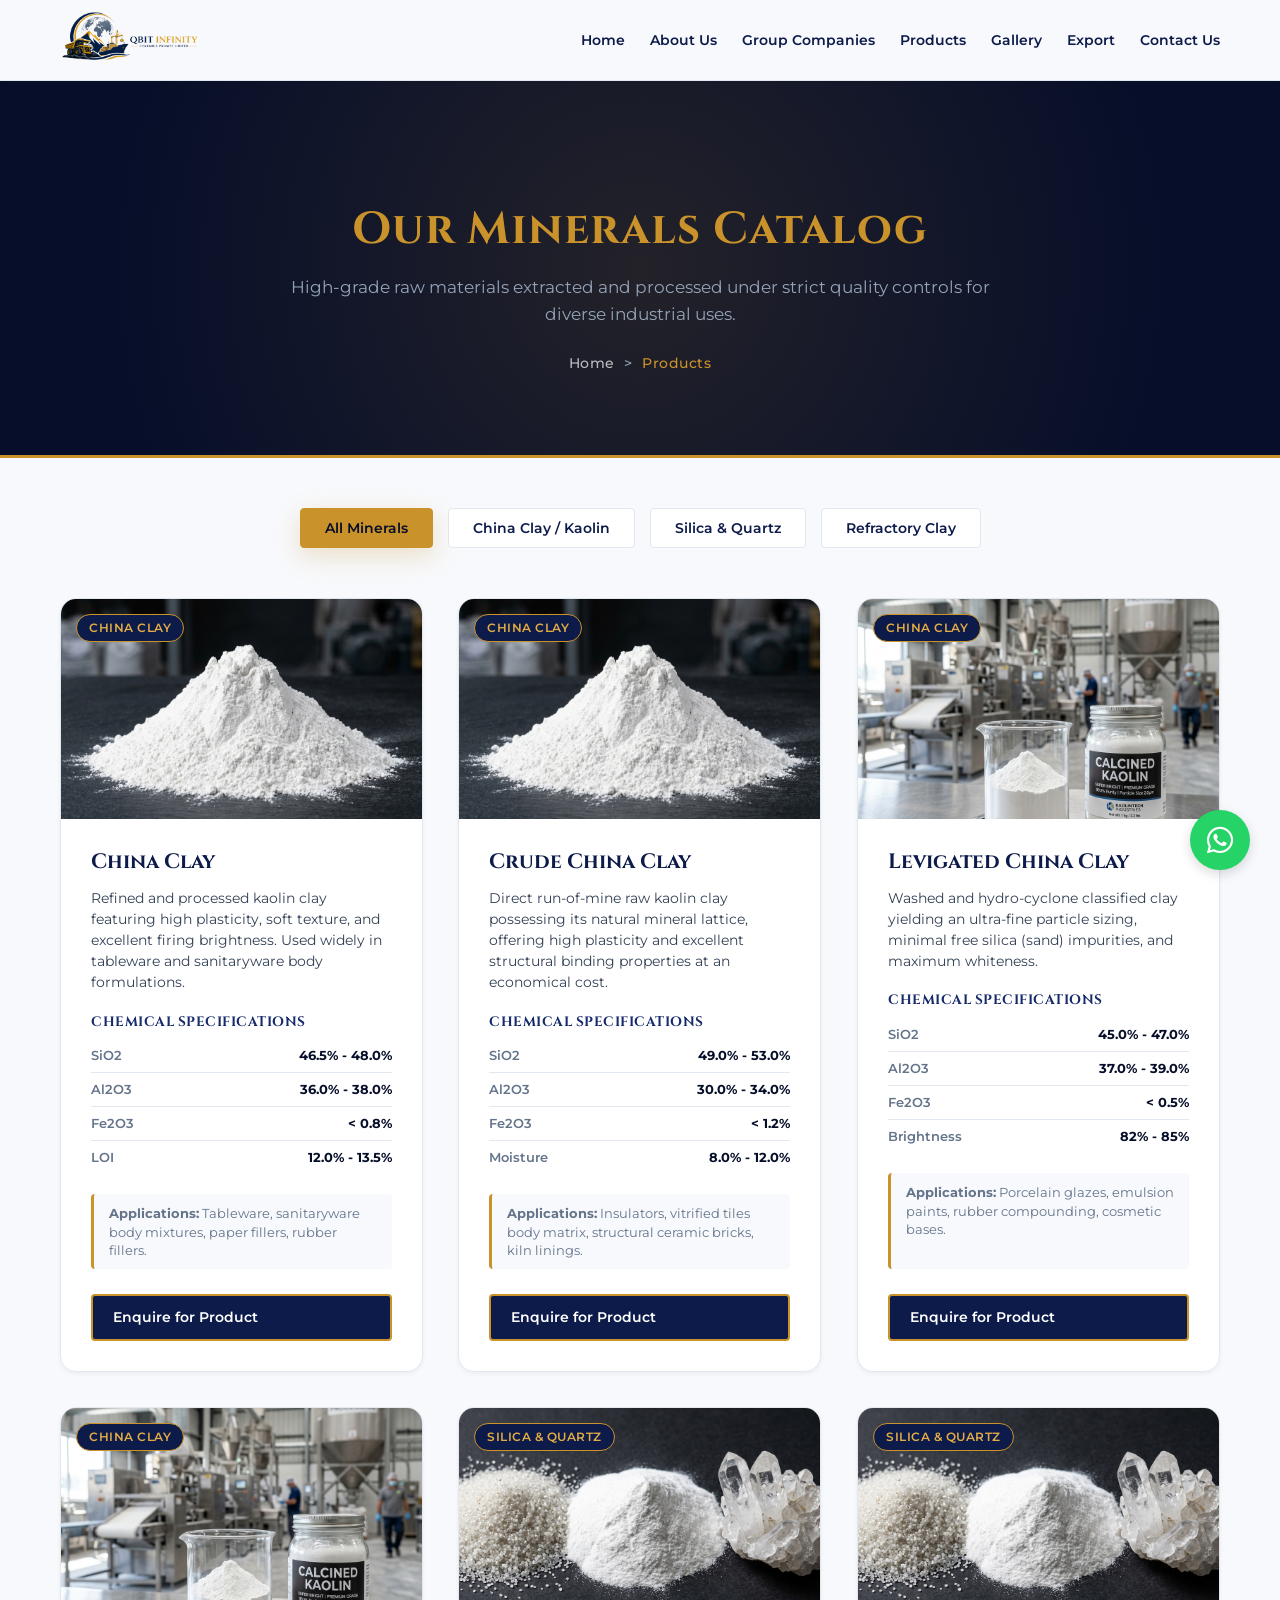
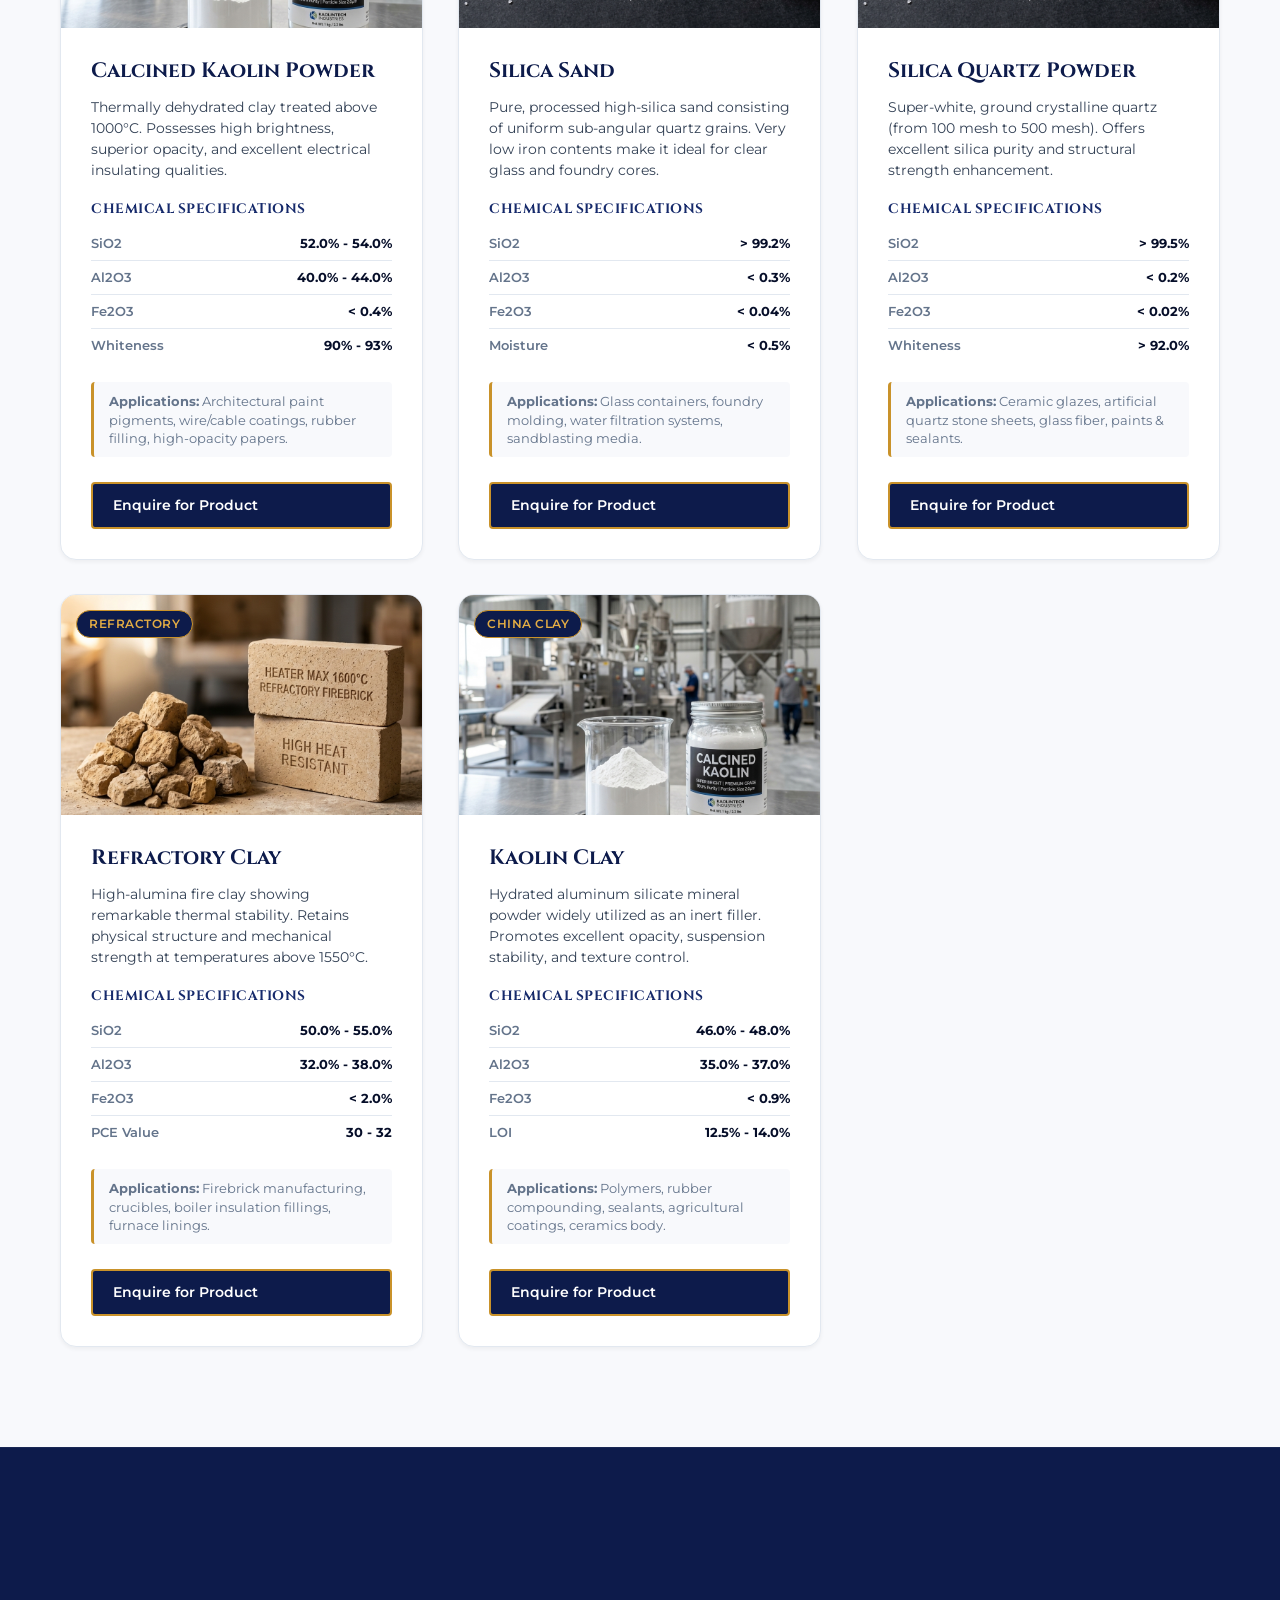
==== products.html @ c5cc14e5 "Add project website files and assets" ====
<!DOCTYPE html>
<html lang="en">
<head>
    <meta charset="UTF-8">
    <meta name="viewport" content="width=device-width, initial-scale=1.0">
    
    <!-- SEO Meta Tags -->
    <title>Minerals &amp; Ceramics Catalog | QBIT Infinity Ceramics Private Limited</title>
    <meta name="description" content="Detailed catalog of industrial minerals supplied by Qbit Infinity Ceramics. Including China Clay, Levigated Clay, Calcined Kaolin, Silica Sand, Quartz Powder, Refractory Clay, and Kaolin Clay. Sourced from Rajasthan.">
    <meta name="keywords" content="China Clay, Crude China Clay, Levigated China Clay, Calcined Kaolin Powder, Silica Sand, Silica Quartz Powder, Refractory Clay, Kaolin Clay, Ball Clay Nagaur, Rajasthan Minerals">
    <meta name="author" content="Qbit Infinity Ceramics Private Limited">
    
    <!-- Google Fonts: Cinzel (Serif for headings) and Montserrat (Sans-serif for body) -->
    <link rel="preconnect" href="https://fonts.googleapis.com">
    <link rel="preconnect" href="https://fonts.gstatic.com" crossorigin>
    <link href="https://fonts.googleapis.com/css2?family=Cinzel:wght@500;700;900&family=Montserrat:wght@300;400;500;600;700&display=swap" rel="stylesheet">
    
    <!-- Font Awesome Icons -->
    <link rel="stylesheet" href="https://cdnjs.cloudflare.com/ajax/libs/font-awesome/6.4.0/css/all.min.css">
    
    <!-- Custom CSS -->
    <link rel="stylesheet" href="styles.css">
</head>
<body class="products-page">



    <!-- Header / Sticky Navbar -->
    <header class="main-header" id="main-header">
        <div class="container nav-container">
            <!-- Brand Logo -->
            <a href="index.html" class="logo-area" id="logo-link">
                <img src="logo.png" alt="QBIT Infinity Ceramics Logo" class="nav-logo" id="nav-logo">
            </a>

            <!-- Mobile Menu Toggle -->
            <button class="mobile-menu-btn" id="mobile-menu-btn" aria-label="Toggle Navigation Menu">
                <span class="bar"></span>
                <span class="bar"></span>
                <span class="bar"></span>
            </button>

            <!-- Navigation Links -->
            <nav class="nav-menu" id="nav-menu">
                <ul>
                    <li><a href="index.html#home" class="nav-link" id="nav-link-home">Home</a></li>
                    <li><a href="index.html#about" class="nav-link" id="nav-link-about">About Us</a></li>
                    <li><a href="index.html#group-companies" class="nav-link" id="nav-link-group">Group Companies</a></li>
                    <li><a href="products.html" class="nav-link active" id="nav-link-products">Products</a></li>
                    <li><a href="index.html#gallery" class="nav-link" id="nav-link-gallery">Gallery</a></li>
                    <li><a href="index.html#export" class="nav-link" id="nav-link-export">Export</a></li>
                    <li><a href="index.html#contact" class="nav-link" id="nav-link-contact">Contact Us</a></li>
                </ul>
            </nav>
        </div>
    </header>

    <!-- Inner Page Banner -->
    <section class="page-banner" id="page-banner">
        <div class="banner-overlay"></div>
        <div class="container banner-container">
            <h1 class="banner-title">Our Minerals Catalog</h1>
            <p class="banner-subtitle">High-grade raw materials extracted and processed under strict quality controls for diverse industrial uses.</p>
            <div class="banner-breadcrumbs">
                <a href="index.html">Home</a> &gt; <span class="active-crumb">Products</span>
            </div>
        </div>
    </section>

    <!-- Minerals Catalog Section -->
    <section class="catalog-section">
        <div class="container">
            
            <!-- Category Filter Buttons -->
            <div class="filter-wrapper" id="filter-wrapper">
                <button class="filter-btn active" data-filter="all">All Minerals</button>
                <button class="filter-btn" data-filter="china-clay">China Clay / Kaolin</button>
                <button class="filter-btn" data-filter="silica">Silica &amp; Quartz</button>
                <button class="filter-btn" data-filter="refractory">Refractory Clay</button>
            </div>

            <!-- Products Catalog Grid -->
            <div class="catalog-grid" id="catalog-grid">
                
                <!-- Product 1: China Clay -->
                <div class="catalog-card" data-category="china-clay">
                    <div class="catalog-img-wrapper">
                        <img src="assets/china-clay.png" alt="China Clay" class="catalog-img" loading="lazy">
                        <div class="catalog-cat-badge">China Clay</div>
                    </div>
                    <div class="catalog-body">
                        <h3>China Clay</h3>
                        <p class="catalog-desc">Refined and processed kaolin clay featuring high plasticity, soft texture, and excellent firing brightness. Used widely in tableware and sanitaryware body formulations.</p>
                        
                        <div class="catalog-specs">
                            <h4>Chemical Specifications</h4>
                            <table class="specs-table">
                                <tr><th>SiO2</th><td>46.5% - 48.0%</td></tr>
                                <tr><th>Al2O3</th><td>36.0% - 38.0%</td></tr>
                                <tr><th>Fe2O3</th><td>&lt; 0.8%</td></tr>
                                <tr><th>LOI</th><td>12.0% - 13.5%</td></tr>
                            </table>
                        </div>
                        
                        <div class="catalog-apps">
                            <strong>Applications:</strong> Tableware, sanitaryware body mixtures, paper fillers, rubber fillers.
                        </div>
                        
                        <a href="index.html?product=china-clay#contact" class="btn btn-gold btn-block btn-enquire-product">Enquire for Product</a>
                    </div>
                </div>

                <!-- Product 2: Crude China Clay -->
                <div class="catalog-card" data-category="china-clay">
                    <div class="catalog-img-wrapper">
                        <img src="assets/china-clay.png" alt="Crude China Clay" class="catalog-img" loading="lazy">
                        <div class="catalog-cat-badge">China Clay</div>
                    </div>
                    <div class="catalog-body">
                        <h3>Crude China Clay</h3>
                        <p class="catalog-desc">Direct run-of-mine raw kaolin clay possessing its natural mineral lattice, offering high plasticity and excellent structural binding properties at an economical cost.</p>
                        
                        <div class="catalog-specs">
                            <h4>Chemical Specifications</h4>
                            <table class="specs-table">
                                <tr><th>SiO2</th><td>49.0% - 53.0%</td></tr>
                                <tr><th>Al2O3</th><td>30.0% - 34.0%</td></tr>
                                <tr><th>Fe2O3</th><td>&lt; 1.2%</td></tr>
                                <tr><th>Moisture</th><td>8.0% - 12.0%</td></tr>
                            </table>
                        </div>
                        
                        <div class="catalog-apps">
                            <strong>Applications:</strong> Insulators, vitrified tiles body matrix, structural ceramic bricks, kiln linings.
                        </div>
                        
                        <a href="index.html?product=crude-china-clay#contact" class="btn btn-gold btn-block btn-enquire-product">Enquire for Product</a>
                    </div>
                </div>

                <!-- Product 3: Levigated China Clay -->
                <div class="catalog-card" data-category="china-clay">
                    <div class="catalog-img-wrapper">
                        <img src="assets/kaolin-clay.png" alt="Levigated China Clay" class="catalog-img" loading="lazy">
                        <div class="catalog-cat-badge">China Clay</div>
                    </div>
                    <div class="catalog-body">
                        <h3>Levigated China Clay</h3>
                        <p class="catalog-desc">Washed and hydro-cyclone classified clay yielding an ultra-fine particle sizing, minimal free silica (sand) impurities, and maximum whiteness.</p>
                        
                        <div class="catalog-specs">
                            <h4>Chemical Specifications</h4>
                            <table class="specs-table">
                                <tr><th>SiO2</th><td>45.0% - 47.0%</td></tr>
                                <tr><th>Al2O3</th><td>37.0% - 39.0%</td></tr>
                                <tr><th>Fe2O3</th><td>&lt; 0.5%</td></tr>
                                <tr><th>Brightness</th><td>82% - 85%</td></tr>
                            </table>
                        </div>
                        
                        <div class="catalog-apps">
                            <strong>Applications:</strong> Porcelain glazes, emulsion paints, rubber compounding, cosmetic bases.
                        </div>
                        
                        <a href="index.html?product=levigated-china-clay#contact" class="btn btn-gold btn-block btn-enquire-product">Enquire for Product</a>
                    </div>
                </div>

                <!-- Product 4: Calcined Kaolin Powder -->
                <div class="catalog-card" data-category="china-clay">
                    <div class="catalog-img-wrapper">
                        <img src="assets/kaolin-clay.png" alt="Calcined Kaolin Powder" class="catalog-img" loading="lazy">
                        <div class="catalog-cat-badge">China Clay</div>
                    </div>
                    <div class="catalog-body">
                        <h3>Calcined Kaolin Powder</h3>
                        <p class="catalog-desc">Thermally dehydrated clay treated above 1000°C. Possesses high brightness, superior opacity, and excellent electrical insulating qualities.</p>
                        
                        <div class="catalog-specs">
                            <h4>Chemical Specifications</h4>
                            <table class="specs-table">
                                <tr><th>SiO2</th><td>52.0% - 54.0%</td></tr>
                                <tr><th>Al2O3</th><td>40.0% - 44.0%</td></tr>
                                <tr><th>Fe2O3</th><td>&lt; 0.4%</td></tr>
                                <tr><th>Whiteness</th><td>90% - 93%</td></tr>
                            </table>
                        </div>
                        
                        <div class="catalog-apps">
                            <strong>Applications:</strong> Architectural paint pigments, wire/cable coatings, rubber filling, high-opacity papers.
                        </div>
                        
                        <a href="index.html?product=calcined-kaolin-powder#contact" class="btn btn-gold btn-block btn-enquire-product">Enquire for Product</a>
                    </div>
                </div>

                <!-- Product 5: Silica Sand -->
                <div class="catalog-card" data-category="silica">
                    <div class="catalog-img-wrapper">
                        <img src="assets/silica-quartz.png" alt="Silica Sand" class="catalog-img" loading="lazy">
                        <div class="catalog-cat-badge">Silica &amp; Quartz</div>
                    </div>
                    <div class="catalog-body">
                        <h3>Silica Sand</h3>
                        <p class="catalog-desc">Pure, processed high-silica sand consisting of uniform sub-angular quartz grains. Very low iron contents make it ideal for clear glass and foundry cores.</p>
                        
                        <div class="catalog-specs">
                            <h4>Chemical Specifications</h4>
                            <table class="specs-table">
                                <tr><th>SiO2</th><td>&gt; 99.2%</td></tr>
                                <tr><th>Al2O3</th><td>&lt; 0.3%</td></tr>
                                <tr><th>Fe2O3</th><td>&lt; 0.04%</td></tr>
                                <tr><th>Moisture</th><td>&lt; 0.5%</td></tr>
                            </table>
                        </div>
                        
                        <div class="catalog-apps">
                            <strong>Applications:</strong> Glass containers, foundry molding, water filtration systems, sandblasting media.
                        </div>
                        
                        <a href="index.html?product=silica-sand#contact" class="btn btn-gold btn-block btn-enquire-product">Enquire for Product</a>
                    </div>
                </div>

                <!-- Product 6: Silica Quartz Powder -->
                <div class="catalog-card" data-category="silica">
                    <div class="catalog-img-wrapper">
                        <img src="assets/silica-quartz.png" alt="Silica Quartz Powder" class="catalog-img" loading="lazy">
                        <div class="catalog-cat-badge">Silica &amp; Quartz</div>
                    </div>
                    <div class="catalog-body">
                        <h3>Silica Quartz Powder</h3>
                        <p class="catalog-desc">Super-white, ground crystalline quartz (from 100 mesh to 500 mesh). Offers excellent silica purity and structural strength enhancement.</p>
                        
                        <div class="catalog-specs">
                            <h4>Chemical Specifications</h4>
                            <table class="specs-table">
                                <tr><th>SiO2</th><td>&gt; 99.5%</td></tr>
                                <tr><th>Al2O3</th><td>&lt; 0.2%</td></tr>
                                <tr><th>Fe2O3</th><td>&lt; 0.02%</td></tr>
                                <tr><th>Whiteness</th><td>&gt; 92.0%</td></tr>
                            </table>
                        </div>
                        
                        <div class="catalog-apps">
                            <strong>Applications:</strong> Ceramic glazes, artificial quartz stone sheets, glass fiber, paints &amp; sealants.
                        </div>
                        
                        <a href="index.html?product=silica-quartz-powder#contact" class="btn btn-gold btn-block btn-enquire-product">Enquire for Product</a>
                    </div>
                </div>

                <!-- Product 7: Refractory Clay -->
                <div class="catalog-card" data-category="refractory">
                    <div class="catalog-img-wrapper">
                        <img src="assets/refractory-clay.png" alt="Refractory Clay" class="catalog-img" loading="lazy">
                        <div class="catalog-cat-badge">Refractory</div>
                    </div>
                    <div class="catalog-body">
                        <h3>Refractory Clay</h3>
                        <p class="catalog-desc">High-alumina fire clay showing remarkable thermal stability. Retains physical structure and mechanical strength at temperatures above 1550°C.</p>
                        
                        <div class="catalog-specs">
                            <h4>Chemical Specifications</h4>
                            <table class="specs-table">
                                <tr><th>SiO2</th><td>50.0% - 55.0%</td></tr>
                                <tr><th>Al2O3</th><td>32.0% - 38.0%</td></tr>
                                <tr><th>Fe2O3</th><td>&lt; 2.0%</td></tr>
                                <tr><th>PCE Value</th><td>30 - 32</td></tr>
                            </table>
                        </div>
                        
                        <div class="catalog-apps">
                            <strong>Applications:</strong> Firebrick manufacturing, crucibles, boiler insulation fillings, furnace linings.
                        </div>
                        
                        <a href="index.html?product=refractory-clay#contact" class="btn btn-gold btn-block btn-enquire-product">Enquire for Product</a>
                    </div>
                </div>

                <!-- Product 8: Kaolin Clay -->
                <div class="catalog-card" data-category="china-clay">
                    <div class="catalog-img-wrapper">
                        <img src="assets/kaolin-clay.png" alt="Kaolin Clay" class="catalog-img" loading="lazy">
                        <div class="catalog-cat-badge">China Clay</div>
                    </div>
                    <div class="catalog-body">
                        <h3>Kaolin Clay</h3>
                        <p class="catalog-desc">Hydrated aluminum silicate mineral powder widely utilized as an inert filler. Promotes excellent opacity, suspension stability, and texture control.</p>
                        
                        <div class="catalog-specs">
                            <h4>Chemical Specifications</h4>
                            <table class="specs-table">
                                <tr><th>SiO2</th><td>46.0% - 48.0%</td></tr>
                                <tr><th>Al2O3</th><td>35.0% - 37.0%</td></tr>
                                <tr><th>Fe2O3</th><td>&lt; 0.9%</td></tr>
                                <tr><th>LOI</th><td>12.5% - 14.0%</td></tr>
                            </table>
                        </div>
                        
                        <div class="catalog-apps">
                            <strong>Applications:</strong> Polymers, rubber compounding, sealants, agricultural coatings, ceramics body.
                        </div>
                        
                        <a href="index.html?product=kaolin-clay#contact" class="btn btn-gold btn-block btn-enquire-product">Enquire for Product</a>
                    </div>
                </div>

            </div>
        </div>
    </section>

    <!-- Footer -->
    <footer class="main-footer" id="main-footer">
        <div class="container footer-container">
            <!-- Footer Info Column -->
            <div class="footer-col brand-col">
                <a href="index.html" class="logo-area footer-logo-link">
                    <img src="logo.png" alt="QBIT Infinity Ceramics Logo" class="footer-logo" loading="lazy">
                </a>
                <p class="brand-desc">A premium enterprise based in Nagaur, Rajasthan, specializing in sustainable mining solutions, global mineral trade, and clean utility solar installations.</p>
                <div class="social-links">
                    <a href="https://wa.me/919079042639" target="_blank" class="social-link whatsapp-social" aria-label="Chat on WhatsApp">
                        <i class="fa-brands fa-whatsapp"></i>
                    </a>
                </div>
            </div>
            
            <!-- Quick Links -->
            <div class="footer-col links-col">
                <h4>Quick Links</h4>
                <ul class="footer-links">
                    <li><a href="index.html#home">Home</a></li>
                    <li><a href="index.html#about">About Us</a></li>
                    <li><a href="index.html#group-companies">Group Companies</a></li>
                    <li><a href="products.html">Products</a></li>
                    <li><a href="index.html#gallery">Gallery</a></li>
                    <li><a href="index.html#export">Export &amp; Logistics</a></li>
                    <li><a href="index.html#contact">Contact Us</a></li>
                </ul>
            </div>
            
            <!-- Contact Info footer -->
            <div class="footer-col info-col">
                <h4>Contact Details</h4>
                <ul class="footer-info-list">
                    <li>
                        <i class="fa-solid fa-location-dot footer-icon text-gold"></i>
                        <span>2nd Floor, CR Choudhary Market, Jayal Teh-Jayal, District Nagaur, Rajasthan</span>
                    </li>
                    <li>
                        <i class="fa-solid fa-phone footer-icon text-gold"></i>
                        <span>+91 90790 42639 (Jagdish)</span>
                    </li>
                    <li>
                        <i class="fa-solid fa-envelope footer-icon text-gold"></i>
                        <span>qbitinfinity@gmail.com</span>
                    </li>
                </ul>
            </div>
        </div>
        
        <!-- Bottom Bar -->
        <div class="footer-bottom">
            <div class="container footer-bottom-container">
                <p>&copy; 2026 Qbit Infinity Ceramics Private Limited. All Rights Reserved.</p>
            </div>
        </div>
    </footer>

    <!-- WhatsApp Floating Button -->
    <a href="https://wa.me/919079042639" class="whatsapp-float" id="whatsapp-float" target="_blank" rel="noopener noreferrer" aria-label="Contact us on WhatsApp">
        <i class="fa-brands fa-whatsapp whatsapp-icon"></i>
        <span class="whatsapp-tooltip">Chat with Jagdish</span>
    </a>

    <!-- Scroll to Top Button -->
    <button class="scroll-to-top" id="scroll-to-top" aria-label="Scroll to Top">
        <i class="fa-solid fa-arrow-up"></i>
    </button>

    <!-- Custom JavaScript -->
    <script src="script.js" defer></script>
</body>
</html>
---- styles.css ----
/* ==========================================================================
   DESIGN SYSTEM & CUSTOM VARIABLES
   ========================================================================== */
:root {
    /* Primary Colors */
    --color-navy: #0D1B4B;
    --color-navy-light: #162a6b;
    --color-navy-dark: #060e29;
    --color-gold: #C9922A;
    --color-gold-light: #e3ac44;
    --color-gold-dark: #a17118;
    
    /* Neutral & Background Colors */
    --color-dark: #070e2b;
    --color-mid-dark: #0d163d;
    --color-light-bg: #f8f9fc;
    --color-card-bg: #ffffff;
    --color-border: #e2e8f0;
    
    /* Text Colors */
    --color-text-title: #0e1730;
    --color-text-body: #334155;
    --color-text-light: #64748b;
    --color-text-white: #ffffff;
    --color-text-muted: #94a3b8;
    
    /* Typography */
    --font-heading: 'Cinzel', serif;
    --font-body: 'Montserrat', sans-serif;
    
    /* UI Utilities */
    --transition-smooth: all 0.3s cubic-bezier(0.25, 0.8, 0.25, 1);
    --border-radius-sm: 4px;
    --border-radius-md: 8px;
    --border-radius-lg: 16px;
    --shadow-sm: 0 2px 4px rgba(0, 0, 0, 0.05);
    --shadow-md: 0 4px 12px rgba(0, 0, 0, 0.08);
    --shadow-lg: 0 10px 30px rgba(0, 0, 0, 0.12);
    --shadow-gold-glow: 0 8px 24px rgba(201, 146, 42, 0.25);
    
    /* Layout Constants */
    --container-width: 1200px;
    --header-height: 80px;
}

/* ==========================================================================
   BASE RESETS & DEFAULTS
   ========================================================================== */
* {
    margin: 0;
    padding: 0;
    box-sizing: border-box;
}

html {
    scroll-behavior: smooth;
    font-size: 16px;
}

body {
    font-family: var(--font-body);
    color: var(--color-text-body);
    background-color: var(--color-light-bg);
    line-height: 1.6;
    overflow-x: hidden;
}

/* Scrollbar Customization */
::-webkit-scrollbar {
    width: 10px;
}
::-webkit-scrollbar-track {
    background: var(--color-navy-dark);
}
::-webkit-scrollbar-thumb {
    background: var(--color-gold);
    border-radius: 5px;
}
::-webkit-scrollbar-thumb:hover {
    background: var(--color-gold-light);
}

/* Base Headings & Typography */
h1, h2, h3, h4, h5, h6 {
    font-family: var(--font-heading);
    color: var(--color-text-title);
    font-weight: 700;
    line-height: 1.3;
}

a {
    text-decoration: none;
    color: inherit;
    transition: var(--transition-smooth);
}

ul {
    list-style: none;
}

img {
    max-width: 100%;
    height: auto;
    display: block;
}

/* ==========================================================================
   GLOBAL UTILITIES
   ========================================================================== */
.container {
    width: 100%;
    max-width: var(--container-width);
    margin: 0 auto;
    padding: 0 20px;
}

.text-center { text-align: center; }
.text-white { color: var(--color-text-white); }
.text-gold { color: var(--color-gold); }

.highlight-gold {
    color: var(--color-gold);
    font-weight: 700;
}

/* Section Header Styles */
.section-header {
    margin-bottom: 60px;
    position: relative;
}

.section-subtitle {
    font-family: var(--font-body);
    color: var(--color-gold);
    font-weight: 600;
    text-transform: uppercase;
    font-size: 0.9rem;
    letter-spacing: 2px;
    display: block;
    margin-bottom: 8px;
}

.section-title {
    font-size: 2.3rem;
    font-weight: 700;
    position: relative;
    padding-bottom: 15px;
}

.section-divider {
    width: 60px;
    height: 4px;
    background-color: var(--color-gold);
    margin: 0 auto;
    border-radius: 2px;
}

.gold-divider {
    background-color: var(--color-gold);
}

/* Custom Button Styles */
.btn {
    display: inline-flex;
    align-items: center;
    justify-content: center;
    padding: 12px 28px;
    font-family: var(--font-body);
    font-size: 0.95rem;
    font-weight: 600;
    border-radius: var(--border-radius-sm);
    cursor: pointer;
    transition: var(--transition-smooth);
    border: 2px solid transparent;
}

.btn-primary {
    background-color: var(--color-gold);
    color: var(--color-navy-dark);
}

.btn-primary:hover {
    background-color: var(--color-gold-light);
    transform: translateY(-2px);
    box-shadow: var(--shadow-gold-glow);
}

.btn-outline {
    background-color: transparent;
    color: var(--color-text-white);
    border-color: var(--color-text-white);
}

.btn-outline:hover {
    background-color: var(--color-text-white);
    color: var(--color-navy);
    transform: translateY(-2px);
}

.btn-gold {
    background-color: var(--color-navy);
    color: var(--color-text-white);
    border-color: var(--color-gold);
}

.btn-gold:hover {
    background-color: var(--color-gold);
    color: var(--color-navy-dark);
    transform: translateY(-2px);
}

.btn-block {
    display: block;
    width: 100%;
}

/* ==========================================================================
   TOP BAR SECTION
   ========================================================================== */
.top-bar {
    background-color: var(--color-navy-dark);
    color: var(--color-text-muted);
    font-size: 0.85rem;
    padding: 8px 0;
    border-bottom: 1px solid rgba(255, 255, 255, 0.05);
}

.top-bar-container {
    display: flex;
    justify-content: space-between;
    align-items: center;
    flex-wrap: wrap;
    gap: 10px;
}

.top-bar-contact {
    display: flex;
    gap: 20px;
    flex-wrap: wrap;
}

.top-bar-link {
    display: flex;
    align-items: center;
    gap: 8px;
}

.top-bar-link:hover {
    color: var(--color-gold-light);
}

/* ==========================================================================
   MAIN HEADER / NAVIGATION
   ========================================================================== */
.main-header {
    background-color: var(--color-white);
    box-shadow: var(--shadow-sm);
    position: relative;
    z-index: 1000;
    transition: var(--transition-smooth);
    border-bottom: 1px solid var(--color-border);
}

/* Sticky Header Style via JavaScript */
.main-header.sticky {
    position: fixed;
    top: 0;
    left: 0;
    right: 0;
    background-color: rgba(255, 255, 255, 0.95);
    backdrop-filter: blur(10px);
    box-shadow: var(--shadow-md);
    animation: slideDown 0.4s ease forwards;
    border-bottom: 1px solid var(--color-border);
}

@keyframes slideDown {
    from { transform: translateY(-100%); }
    to { transform: translateY(0); }
}

.nav-container {
    height: var(--header-height);
    display: flex;
    justify-content: space-between;
    align-items: center;
}

/* Logo Area Styling */
.logo-area {
    display: flex;
    align-items: center;
    gap: 15px;
}

.nav-logo {
    height: 70px;
    width: auto;
    object-fit: contain;
}

.logo-text {
    display: flex;
    flex-direction: column;
}

.logo-title {
    font-family: var(--font-heading);
    font-size: 1.3rem;
    font-weight: 700;
    color: var(--color-gold);
    letter-spacing: 1px;
    line-height: 1.2;
}

.logo-subtitle {
    font-family: var(--font-body);
    font-size: 0.72rem;
    font-weight: 500;
    color: var(--color-text-white);
    letter-spacing: 0.5px;
}

/* Nav Links Menu */
.nav-menu ul {
    display: flex;
    gap: 25px;
}

.nav-link {
    font-family: var(--font-body);
    font-size: 0.9rem;
    font-weight: 600;
    color: var(--color-navy);
    position: relative;
    padding: 6px 0;
}

.nav-link:hover, .nav-link.active {
    color: var(--color-gold);
}

.nav-link::after {
    content: '';
    position: absolute;
    width: 0;
    height: 2px;
    bottom: 0;
    left: 0;
    background-color: var(--color-gold);
    transition: var(--transition-smooth);
}

.nav-link:hover::after, .nav-link.active::after {
    width: 100%;
}

/* Hamburger Button */
.mobile-menu-btn {
    display: none;
    flex-direction: column;
    justify-content: space-between;
    width: 30px;
    height: 21px;
    background: transparent;
    border: none;
    cursor: pointer;
    z-index: 1001;
}

.mobile-menu-btn .bar {
    width: 100%;
    height: 3px;
    background-color: var(--color-navy);
    border-radius: 10px;
    transition: var(--transition-smooth);
}

/* Mobile active hamburger */
.mobile-menu-btn.active .bar:nth-child(1) {
    transform: translateY(9px) rotate(45deg);
}

.mobile-menu-btn.active .bar:nth-child(2) {
    opacity: 0;
}

.mobile-menu-btn.active .bar:nth-child(3) {
    transform: translateY(-9px) rotate(-45deg);
}

/* ==========================================================================
   HERO SECTION
   ========================================================================== */
.hero-section {
    position: relative;
    min-height: 520px;
    height: 80vh;
    display: flex;
    align-items: center;
    overflow: hidden;
    color: var(--color-text-white);
}

.hero-background {
    position: absolute;
    top: 0;
    left: 0;
    width: 100%;
    height: 100%;
    background-size: cover;
    background-position: center;
    background-repeat: no-repeat;
    z-index: 1;
    transform: scale(1.03);
    animation: zoomBg 20s infinite alternate;
}

@keyframes zoomBg {
    0% { transform: scale(1.03); }
    100% { transform: scale(1.09); }
}

.hero-container {
    position: relative;
    z-index: 2;
}

.hero-content {
    max-width: 700px;
}

.hero-badge {
    display: inline-block;
    padding: 6px 16px;
    background-color: rgba(201, 146, 42, 0.15);
    border: 1px solid var(--color-gold);
    color: var(--color-gold-light);
    font-size: 0.8rem;
    font-weight: 600;
    text-transform: uppercase;
    letter-spacing: 2px;
    border-radius: 50px;
    margin-bottom: 25px;
    animation: fadeInUp 0.8s ease forwards;
}

.hero-title {
    font-size: 3.2rem;
    font-weight: 900;
    color: var(--color-text-white);
    margin-bottom: 20px;
    letter-spacing: 1px;
    opacity: 0;
    transform: translateY(30px);
    animation: fadeInUp 0.8s ease 0.2s forwards;
}

.hero-subtitle {
    font-size: 1.15rem;
    font-weight: 400;
    color: rgba(255, 255, 255, 0.85);
    margin-bottom: 35px;
    line-height: 1.6;
    opacity: 0;
    transform: translateY(30px);
    animation: fadeInUp 0.8s ease 0.4s forwards;
}

.hero-ctas {
    display: flex;
    gap: 15px;
    opacity: 0;
    transform: translateY(30px);
    animation: fadeInUp 0.8s ease 0.6s forwards;
}

@keyframes fadeInUp {
    to {
        opacity: 1;
        transform: translateY(0);
    }
}

.hero-divider {
    position: absolute;
    bottom: -1px;
    left: 0;
    width: 100%;
    height: 50px;
    background-color: var(--color-light-bg);
    clip-path: polygon(100% 0, 100% 100%, 0 100%);
    z-index: 3;
}

/* ==========================================================================
   ABOUT US SECTION
   ========================================================================== */
.about-section {
    padding: 100px 0;
}

.about-grid {
    display: grid;
    grid-template-columns: 1.2fr 0.8fr;
    gap: 50px;
    align-items: center;
}

.about-text h3 {
    font-size: 1.6rem;
    font-weight: 700;
    color: var(--color-navy);
    margin-bottom: 20px;
}

.lead-text {
    font-size: 1.1rem;
    color: var(--color-navy-light);
    font-weight: 500;
    margin-bottom: 15px;
}

.about-text p {
    color: var(--color-text-body);
    margin-bottom: 25px;
}

/* About features list */
.about-features {
    display: flex;
    flex-direction: column;
    gap: 20px;
    margin-top: 15px;
}

.feature-item {
    display: flex;
    align-items: flex-start;
    gap: 20px;
}

.feature-icon {
    height: 50px;
    width: 50px;
    background-color: rgba(13, 27, 75, 0.05);
    border: 1px solid rgba(13, 27, 75, 0.1);
    color: var(--color-navy);
    border-radius: var(--border-radius-md);
    display: flex;
    align-items: center;
    justify-content: center;
    font-size: 1.3rem;
    flex-shrink: 0;
    transition: var(--transition-smooth);
}

.feature-item:hover .feature-icon {
    background-color: var(--color-gold);
    color: var(--color-navy-dark);
    border-color: var(--color-gold);
    transform: translateY(-2px);
}

.feature-info h4 {
    font-size: 1.05rem;
    font-weight: 700;
    color: var(--color-navy-light);
    margin-bottom: 5px;
}

.feature-info p {
    font-size: 0.9rem;
    color: var(--color-text-light);
    margin-bottom: 0;
}

/* About stats card right */
.about-stats-card {
    position: relative;
    background-color: var(--color-navy);
    border-radius: var(--border-radius-lg);
    padding: 40px;
    box-shadow: var(--shadow-lg);
    overflow: hidden;
    color: var(--color-text-white);
    border: 1px solid rgba(255, 255, 255, 0.05);
}

.stats-card-bg {
    position: absolute;
    top: -50px;
    right: -50px;
    width: 150px;
    height: 150px;
    background: radial-gradient(circle, rgba(201, 146, 42, 0.25) 0%, transparent 70%);
    border-radius: 50%;
    z-index: 1;
}

.stats-card-content {
    position: relative;
    z-index: 2;
}

.stats-card-content .card-heading {
    color: var(--color-gold);
    font-size: 1.4rem;
    margin-bottom: 15px;
}

.stats-card-content .card-text {
    color: rgba(255, 255, 255, 0.8);
    font-size: 0.95rem;
    margin-bottom: 30px;
}

/* Address details list */
.address-box {
    display: flex;
    gap: 15px;
    margin-bottom: 35px;
}

.map-icon {
    font-size: 1.6rem;
    margin-top: 3px;
}

.address-box h5 {
    color: var(--color-text-white);
    font-size: 0.95rem;
    font-weight: 700;
    margin-bottom: 5px;
}

.address-box p {
    color: rgba(255, 255, 255, 0.7);
    font-size: 0.88rem;
    margin-bottom: 0;
    line-height: 1.5;
}

/* ==========================================================================
   GROUP COMPANIES SECTION
   ========================================================================== */
.group-section {
    background-color: var(--color-navy);
    padding: 100px 0;
    position: relative;
}

.group-grid {
    display: grid;
    grid-template-columns: repeat(auto-fill, minmax(340px, 1fr));
    gap: 30px;
    margin-bottom: 55px;
}

.group-card {
    position: relative;
    background-color: var(--color-mid-dark);
    border: 1px solid rgba(255, 255, 255, 0.05);
    border-radius: var(--border-radius-md);
    padding: 35px;
    transition: var(--transition-smooth);
    overflow: hidden;
}

.group-card::before {
    content: '';
    position: absolute;
    top: 0;
    left: 0;
    width: 100%;
    height: 3px;
    background-color: transparent;
    transition: var(--transition-smooth);
}

.group-card:hover {
    transform: translateY(-8px);
    box-shadow: var(--shadow-lg);
    border-color: rgba(201, 146, 42, 0.2);
}

.group-card:hover::before {
    background-color: var(--color-gold);
}

/* Parent company specific styling */
.parent-card {
    border-color: rgba(201, 146, 42, 0.3);
    grid-column: span 1;
}

.parent-card::before {
    background-color: var(--color-gold);
}

.card-glow {
    position: absolute;
    bottom: -60px;
    right: -60px;
    width: 120px;
    height: 120px;
    background: radial-gradient(circle, rgba(201, 146, 42, 0.15) 0%, transparent 70%);
    border-radius: 50%;
}

.card-icon-header {
    display: flex;
    justify-content: space-between;
    align-items: center;
    margin-bottom: 20px;
    font-size: 2.2rem;
    color: var(--color-gold);
}

.badge-parent {
    font-family: var(--font-body);
    font-size: 0.68rem;
    font-weight: 700;
    color: var(--color-navy-dark);
    background-color: var(--color-gold);
    padding: 4px 10px;
    border-radius: 50px;
    letter-spacing: 0.5px;
}

.group-card h4 {
    color: var(--color-text-white);
    font-size: 1.15rem;
    font-weight: 700;
    margin-bottom: 12px;
}

.group-card p {
    color: var(--color-text-muted);
    font-size: 0.9rem;
    line-height: 1.5;
}

/* Tagline badge at bottom */
.group-tagline {
    margin-top: 40px;
}

.tagline-text {
    display: inline-block;
    padding: 10px 24px;
    background-color: var(--color-mid-dark);
    border: 1px solid rgba(201, 146, 42, 0.3);
    color: var(--color-text-white);
    font-size: 0.95rem;
    font-weight: 600;
    border-radius: 50px;
    letter-spacing: 0.5px;
}

/* ==========================================================================
   PRODUCTS & SERVICES SECTION
   ========================================================================== */
.products-section {
    padding: 100px 0;
    background-color: var(--color-light-bg);
}

.products-grid {
    display: grid;
    grid-template-columns: 1fr 1fr;
    gap: 40px;
}

.product-column {
    background-color: var(--color-card-bg);
    border-radius: var(--border-radius-lg);
    box-shadow: var(--shadow-md);
    overflow: hidden;
    transition: var(--transition-smooth);
    border: 1px solid var(--color-border);
}

.product-column:hover {
    transform: translateY(-5px);
    box-shadow: var(--shadow-lg);
}

.product-img-wrapper {
    height: 260px;
    position: relative;
    overflow: hidden;
}

.product-img {
    width: 100%;
    height: 100%;
    object-fit: cover;
    transition: var(--transition-smooth);
}

.product-column:hover .product-img {
    transform: scale(1.06);
}

.img-overlay {
    position: absolute;
    top: 0;
    left: 0;
    width: 100%;
    height: 100%;
    background: linear-gradient(to top, rgba(13, 27, 75, 0.7), transparent);
}

.product-icon-badge {
    position: absolute;
    bottom: -25px;
    right: 40px;
    height: 60px;
    width: 60px;
    border-radius: 50%;
    background-color: var(--color-gold);
    color: var(--color-navy-dark);
    display: flex;
    align-items: center;
    justify-content: center;
    font-size: 1.5rem;
    box-shadow: var(--shadow-md);
    z-index: 5;
    border: 3px solid var(--color-card-bg);
}

.product-body {
    padding: 40px;
}

.product-body h3 {
    font-size: 1.45rem;
    font-weight: 700;
    color: var(--color-navy);
    margin-bottom: 12px;
}

.product-intro {
    font-size: 0.95rem;
    color: var(--color-text-light);
    margin-bottom: 25px;
}

/* Nested lists of products */
.product-list {
    display: flex;
    flex-direction: column;
    gap: 18px;
}

.product-list li {
    display: flex;
    flex-direction: column;
    position: relative;
    padding-left: 20px;
}

.product-list li::before {
    content: '\f0da';
    font-family: 'Font Awesome 6 Free';
    font-weight: 900;
    position: absolute;
    left: 0;
    top: 2px;
    color: var(--color-gold);
    font-size: 0.85rem;
}

.product-list li strong {
    font-size: 0.95rem;
    color: var(--color-navy-light);
    font-weight: 600;
    margin-bottom: 3px;
}

.product-list li span {
    font-size: 0.88rem;
    color: var(--color-text-body);
}

/* ==========================================================================
   EXPORT & LOGISTICS
   ========================================================================== */
.export-section {
    padding: 100px 0;
    background-color: var(--color-card-bg);
    border-top: 1px solid var(--color-border);
}

.export-grid {
    display: grid;
    grid-template-columns: 0.95fr 1.05fr;
    gap: 60px;
    align-items: center;
}

.export-image-area {
    position: relative;
    border-radius: var(--border-radius-lg);
    overflow: hidden;
    box-shadow: var(--shadow-lg);
}

.export-img {
    width: 100%;
    object-fit: cover;
    height: 480px;
}

.export-badge {
    position: absolute;
    bottom: 30px;
    left: 30px;
    display: flex;
    align-items: center;
    gap: 12px;
    background-color: var(--color-navy);
    color: var(--color-text-white);
    padding: 12px 24px;
    border-radius: var(--border-radius-md);
    border: 1px solid var(--color-gold);
    font-weight: 600;
    font-size: 0.95rem;
    box-shadow: var(--shadow-md);
}

.export-badge i {
    color: var(--color-gold);
    font-size: 1.2rem;
}

.export-text-area .section-title {
    text-align: left;
}

.export-text-area .section-divider {
    margin: 0 0 25px 0;
}

.export-points {
    display: flex;
    flex-direction: column;
    gap: 25px;
    margin: 30px 0 35px 0;
}

.export-point {
    display: flex;
    align-items: flex-start;
    gap: 20px;
}

.point-icon {
    height: 44px;
    width: 44px;
    background-color: rgba(201, 146, 42, 0.1);
    border: 1px solid rgba(201, 146, 42, 0.2);
    color: var(--color-gold-dark);
    border-radius: var(--border-radius-sm);
    display: flex;
    align-items: center;
    justify-content: center;
    font-size: 1.15rem;
    flex-shrink: 0;
}

.point-text h4 {
    font-size: 1.05rem;
    font-weight: 700;
    color: var(--color-navy-light);
    margin-bottom: 5px;
}

.point-text p {
    font-size: 0.9rem;
    color: var(--color-text-light);
    margin-bottom: 0;
}

/* ==========================================================================
   STATS HIGHLIGHTS
   ========================================================================== */
.stats-section {
    background-color: var(--color-navy-dark);
    padding: 60px 0;
    border-top: 3px solid var(--color-gold);
}

.stats-grid {
    display: grid;
    grid-template-columns: repeat(4, 1fr);
    gap: 30px;
    text-align: center;
}

.stat-item {
    padding: 10px 0;
}

.stat-number-wrapper {
    font-family: var(--font-heading);
    font-size: 3.2rem;
    font-weight: 900;
    color: var(--color-gold);
    line-height: 1;
    margin-bottom: 10px;
}

.stat-plus {
    font-size: 2.2rem;
    vertical-align: top;
    margin-left: 2px;
}

.stat-icon-wrapper {
    font-size: 2.6rem;
    margin-bottom: 15px;
    line-height: 1;
}

.stat-label {
    font-family: var(--font-body);
    font-size: 0.95rem;
    font-weight: 600;
    color: var(--color-text-white);
    letter-spacing: 1px;
    text-transform: uppercase;
}

/* ==========================================================================
   CONTACT US & ENQUIRY SECTION
   ========================================================================== */
.contact-section {
    padding: 100px 0;
    background-color: var(--color-light-bg);
}

.contact-grid {
    display: grid;
    grid-template-columns: 0.85fr 1.15fr;
    gap: 50px;
}

.contact-info-column {
    background-color: var(--color-navy);
    border-radius: var(--border-radius-lg);
    padding: 40px;
    box-shadow: var(--shadow-lg);
    color: var(--color-text-white);
    border: 1px solid rgba(255, 255, 255, 0.05);
}

.contact-info-column h3 {
    color: var(--color-gold);
    font-size: 1.5rem;
    margin-bottom: 15px;
}

.contact-info-column p {
    color: rgba(255, 255, 255, 0.7);
    font-size: 0.95rem;
    margin-bottom: 35px;
}

/* Contact detail row entries */
.contact-details {
    display: flex;
    flex-direction: column;
    gap: 30px;
}

.contact-detail-item {
    display: flex;
    align-items: flex-start;
    gap: 20px;
}

.detail-icon {
    height: 40px;
    width: 40px;
    background-color: rgba(255, 255, 255, 0.05);
    border: 1px solid rgba(255, 255, 255, 0.1);
    color: var(--color-gold);
    border-radius: var(--border-radius-sm);
    display: flex;
    align-items: center;
    justify-content: center;
    font-size: 1.1rem;
    flex-shrink: 0;
}

.detail-content h4 {
    color: var(--color-text-white);
    font-size: 0.95rem;
    font-weight: 700;
    margin-bottom: 6px;
}

.detail-content p {
    font-size: 0.88rem;
    color: rgba(255, 255, 255, 0.75);
    margin-bottom: 0;
    line-height: 1.5;
}

.phone-link, .email-link {
    color: rgba(255, 255, 255, 0.75);
}

.phone-link:hover, .email-link:hover {
    color: var(--color-gold-light);
}

/* Form Container right column */
.contact-form-column {
    background-color: var(--color-card-bg);
    border-radius: var(--border-radius-lg);
    box-shadow: var(--shadow-md);
    padding: 40px;
    position: relative;
    border: 1px solid var(--color-border);
    overflow: hidden;
}

.enquiry-form h3 {
    font-size: 1.45rem;
    color: var(--color-navy);
    margin-bottom: 10px;
}

.enquiry-form p {
    font-size: 0.88rem;
    color: var(--color-text-light);
    margin-bottom: 30px;
}

.form-row {
    display: grid;
    grid-template-columns: 1fr 1fr;
    gap: 20px;
}

.form-group {
    margin-bottom: 20px;
    display: flex;
    flex-direction: column;
}

.form-group label {
    font-size: 0.85rem;
    font-weight: 600;
    color: var(--color-navy-light);
    margin-bottom: 8px;
}

.required {
    color: #e53e3e;
}

.input-wrapper {
    position: relative;
    display: flex;
    align-items: center;
}

.input-icon {
    position: absolute;
    left: 15px;
    color: var(--color-text-muted);
    font-size: 0.95rem;
}

/* Input Fields styling */
.enquiry-form input,
.enquiry-form select,
.enquiry-form textarea {
    width: 100%;
    padding: 12px 15px 12px 42px;
    border: 1.5px solid var(--color-border);
    border-radius: var(--border-radius-sm);
    font-family: var(--font-body);
    font-size: 0.9rem;
    color: var(--color-text-body);
    background-color: #fff;
    transition: var(--transition-smooth);
    outline: none;
}

.enquiry-form textarea {
    padding-left: 15px;
    resize: vertical;
}

.enquiry-form input:focus,
.enquiry-form select:focus,
.enquiry-form textarea:focus {
    border-color: var(--color-gold);
    box-shadow: 0 0 0 3px rgba(201, 146, 42, 0.15);
}

/* Valid & Invalid states */
.enquiry-form input.invalid,
.enquiry-form select.invalid,
.enquiry-form textarea.invalid {
    border-color: #e53e3e;
    background-color: #fffafb;
}

.enquiry-form input.valid,
.enquiry-form select.valid,
.enquiry-form textarea.valid {
    border-color: #38a169;
}

.error-msg {
    font-size: 0.76rem;
    color: #e53e3e;
    margin-top: 5px;
    font-weight: 500;
    display: none;
}

.error-msg.active {
    display: block;
    animation: shake 0.3s ease;
}

@keyframes shake {
    0%, 100% { transform: translateX(0); }
    25% { transform: translateX(-4px); }
    75% { transform: translateX(4px); }
}

/* Submit Button */
.btn-submit {
    border: none;
    width: 100%;
    margin-top: 10px;
    gap: 10px;
}

/* Success Modal Overlay inside container */
.success-overlay {
    position: absolute;
    top: 0;
    left: 0;
    width: 100%;
    height: 100%;
    background-color: rgba(13, 27, 75, 0.95);
    z-index: 100;
    display: flex;
    align-items: center;
    justify-content: center;
    padding: 30px;
    opacity: 0;
    pointer-events: none;
    transition: var(--transition-smooth);
}

.success-overlay.active {
    opacity: 1;
    pointer-events: auto;
}

.success-card {
    background-color: var(--color-card-bg);
    border-radius: var(--border-radius-lg);
    padding: 40px;
    max-width: 440px;
    width: 100%;
    text-align: center;
    border: 1px solid var(--color-border);
    box-shadow: var(--shadow-lg);
    transform: scale(0.85);
    transition: all 0.4s cubic-bezier(0.175, 0.885, 0.32, 1.275);
}

.success-overlay.active .success-card {
    transform: scale(1);
}

.success-icon {
    font-size: 4rem;
    color: #38a169;
    margin-bottom: 20px;
    animation: popIn 0.5s cubic-bezier(0.175, 0.885, 0.32, 1.275);
}

@keyframes popIn {
    from { transform: scale(0); opacity: 0; }
    to { transform: scale(1); opacity: 1; }
}

.success-card h4 {
    font-size: 1.4rem;
    color: var(--color-navy-light);
    margin-bottom: 10px;
}

.success-card p {
    font-size: 0.9rem;
    color: var(--color-text-light);
    margin-bottom: 25px;
}

.btn-close-modal {
    padding: 10px 24px;
    font-size: 0.9rem;
    border: none;
}

/* ==========================================================================
   FOOTER SECTION
   ========================================================================== */
.main-footer {
    background-color: var(--color-navy);
    color: var(--color-text-muted);
    border-top: 1px solid rgba(255, 255, 255, 0.05);
    padding-top: 80px;
}

.footer-container {
    display: grid;
    grid-template-columns: 1.3fr 0.8fr 0.9fr;
    gap: 50px;
    padding-bottom: 60px;
}

.footer-col h4 {
    color: var(--color-text-white);
    font-size: 1.1rem;
    font-weight: 700;
    margin-bottom: 25px;
    position: relative;
    padding-bottom: 10px;
}

.footer-col h4::after {
    content: '';
    position: absolute;
    width: 35px;
    height: 2px;
    background-color: var(--color-gold);
    bottom: 0;
    left: 0;
}

.brand-col .footer-logo-link {
    display: inline-flex;
    align-items: center;
    gap: 12px;
    margin-bottom: 20px;
}

.footer-logo {
    height: 65px;
    width: auto;
    object-fit: contain;
}

.brand-desc {
    font-size: 0.88rem;
    line-height: 1.6;
    margin-bottom: 25px;
}

/* Social icons whatsapp widget */
.social-links {
    display: flex;
    gap: 15px;
}

.social-link {
    display: flex;
    align-items: center;
    justify-content: center;
    height: 38px;
    width: 38px;
    border-radius: 50%;
    background-color: rgba(255, 255, 255, 0.05);
    border: 1px solid rgba(255, 255, 255, 0.1);
    color: var(--color-text-white);
    font-size: 1.1rem;
}

.whatsapp-social:hover {
    background-color: #25d366;
    color: #fff;
    border-color: #25d366;
    transform: translateY(-3px);
    box-shadow: 0 4px 10px rgba(37, 211, 102, 0.3);
}

/* Quick links list */
.footer-links {
    display: flex;
    flex-direction: column;
    gap: 12px;
}

.footer-links li a {
    font-size: 0.88rem;
    color: var(--color-text-muted);
}

.footer-links li a:hover {
    color: var(--color-gold-light);
    padding-left: 5px;
}

/* Contact detail lists */
.footer-info-list {
    display: flex;
    flex-direction: column;
    gap: 18px;
}

.footer-info-list li {
    display: flex;
    align-items: flex-start;
    gap: 15px;
    font-size: 0.88rem;
}

.footer-icon {
    font-size: 1.05rem;
    margin-top: 3px;
}

/* Bottom copyright info */
.footer-bottom {
    background-color: var(--color-navy-dark);
    padding: 20px 0;
    border-top: 1px solid rgba(255, 255, 255, 0.03);
    text-align: center;
    font-size: 0.8rem;
    color: var(--color-text-muted);
}

/* ==========================================================================
   FLOATING INTERACTIVE WIDGETS
   ========================================================================== */
/* Floating WhatsApp Button */
.whatsapp-float {
    position: fixed;
    width: 60px;
    height: 60px;
    bottom: 30px;
    right: 30px;
    background-color: #25d366;
    color: #FFF;
    border-radius: 50px;
    text-align: center;
    font-size: 30px;
    box-shadow: 0 4px 12px rgba(0, 0, 0, 0.15);
    z-index: 999;
    display: flex;
    align-items: center;
    justify-content: center;
    transition: var(--transition-smooth);
    animation: whatsappPulse 2s infinite;
}

.whatsapp-float:hover {
    transform: scale(1.1);
    box-shadow: 0 6px 16px rgba(37, 211, 102, 0.45);
}

@keyframes whatsappPulse {
    0% {
        box-shadow: 0 0 0 0 rgba(37, 211, 102, 0.6);
    }
    70% {
        box-shadow: 0 0 0 12px rgba(37, 211, 102, 0);
    }
    100% {
        box-shadow: 0 0 0 0 rgba(37, 211, 102, 0);
    }
}

/* Tooltip on WhatsApp button hover */
.whatsapp-tooltip {
    position: absolute;
    right: 75px;
    background-color: var(--color-navy-dark);
    color: var(--color-text-white);
    padding: 8px 15px;
    border-radius: var(--border-radius-sm);
    font-size: 0.8rem;
    font-weight: 500;
    white-space: nowrap;
    border: 1px solid var(--color-gold);
    opacity: 0;
    pointer-events: none;
    transform: translateX(10px);
    transition: var(--transition-smooth);
}

.whatsapp-float:hover .whatsapp-tooltip {
    opacity: 1;
    transform: translateX(0);
}

/* Scroll to Top Button */
.scroll-to-top {
    position: fixed;
    bottom: 105px;
    right: 35px;
    height: 48px;
    width: 48px;
    border-radius: 50%;
    background-color: var(--color-gold);
    color: var(--color-navy-dark);
    border: none;
    cursor: pointer;
    box-shadow: var(--shadow-md);
    z-index: 998;
    display: flex;
    align-items: center;
    justify-content: center;
    font-size: 1.15rem;
    opacity: 0;
    pointer-events: none;
    transform: translateY(20px);
    transition: var(--transition-smooth);
}

.scroll-to-top.visible {
    opacity: 1;
    pointer-events: auto;
    transform: translateY(0);
}

.scroll-to-top:hover {
    background-color: var(--color-gold-light);
    transform: translateY(-3px);
}

/* ==========================================================================
   RESPONSIVE STYLING (MEDIA QUERIES)
   ========================================================================== */

/* Breakpoint: Desktop (Under 1200px) */
@media (max-width: 1200px) {
    .container {
        padding: 0 30px;
    }
}

/* Breakpoint: Tablet (Under 992px) */
@media (max-width: 992px) {
    html {
        font-size: 15px;
    }
    
    .about-grid {
        grid-template-columns: 1fr;
        gap: 40px;
    }
    
    .products-grid {
        grid-template-columns: 1fr;
        gap: 30px;
    }
    
    .export-grid {
        grid-template-columns: 1fr;
        gap: 40px;
    }
    
    .stats-grid {
        grid-template-columns: repeat(2, 1fr);
        gap: 25px;
    }
    
    .contact-grid {
        grid-template-columns: 1fr;
        gap: 40px;
    }
    
    .footer-container {
        grid-template-columns: 1.2fr 0.8fr;
        gap: 40px;
    }
    
    .info-col {
        grid-column: span 2;
    }
}

/* Breakpoint: Mobile Large (Under 768px) */
@media (max-width: 768px) {
    /* Mobile Menu Drawer Logic */
    .mobile-menu-btn {
        display: flex;
    }
    
    .nav-menu {
        position: fixed;
        top: var(--header-height);
        left: -100%;
        width: 100%;
        height: calc(100vh - var(--header-height));
        background-color: var(--color-white);
        z-index: 999;
        transition: 0.4s cubic-bezier(0.25, 0.8, 0.25, 1);
        border-top: 1px solid var(--color-border);
        box-shadow: var(--shadow-lg);
    }
    
    /* Header sticky mobile adjustment */
    .main-header.sticky + .nav-menu,
    .main-header.sticky .nav-menu {
        top: var(--header-height);
        height: calc(100vh - var(--header-height));
    }
    
    .nav-menu.active {
        left: 0;
    }
    
    .nav-menu ul {
        flex-direction: column;
        align-items: center;
        padding-top: 50px;
        gap: 30px;
    }
    
    .nav-link {
        font-size: 1.15rem;
    }
    
    /* Hero Title scaling */
    .hero-title {
        font-size: 2.3rem;
    }
    
    .hero-subtitle {
        font-size: 1rem;
    }
    
    /* Stats Layout grid collapse */
    .stats-grid {
        grid-template-columns: 1fr;
        gap: 30px;
    }
    
    .form-row {
        grid-template-columns: 1fr;
        gap: 0;
    }
    
    .footer-container {
        grid-template-columns: 1fr;
        gap: 30px;
    }
    
    .info-col {
        grid-column: span 1;
    }
}

/* Breakpoint: Mobile Small (Under 480px) */
@media (max-width: 480px) {
    .top-bar-container {
        flex-direction: column;
        align-items: center;
        text-align: center;
        gap: 5px;
    }
    
    .top-bar-contact {
        flex-direction: column;
        align-items: center;
        gap: 5px;
    }
    
    .logo-title {
        font-size: 1.15rem;
    }
    
    .logo-subtitle {
        font-size: 0.65rem;
    }
    
    .hero-title {
        font-size: 1.95rem;
    }
    
    .hero-ctas {
        flex-direction: column;
        gap: 10px;
    }
    
    .btn {
        width: 100%;
    }
    
    .section-title {
        font-size: 1.9rem;
    }
    
    .group-grid {
        grid-template-columns: 1fr;
    }
    
    .product-img-wrapper {
        height: 200px;
    }
    
    .product-body {
        padding: 25px;
    }
    
    .export-img {
        height: 300px;
    }
    
    .contact-info-column, .contact-form-column {
        padding: 25px;
    }
}

/* ==========================================================================
   PRODUCTS CATALOG INNER PAGE STYLING
   ========================================================================== */
.page-banner {
    position: relative;
    padding: 120px 0 80px 0;
    background-color: var(--color-navy-dark);
    color: var(--color-text-white);
    text-align: center;
    border-bottom: 3px solid var(--color-gold);
    overflow: hidden;
}

.banner-overlay {
    position: absolute;
    top: 0;
    left: 0;
    width: 100%;
    height: 100%;
    background: radial-gradient(circle, rgba(201, 146, 42, 0.15) 0%, transparent 80%);
    pointer-events: none;
}

.banner-container {
    position: relative;
    z-index: 5;
}

.banner-title {
    font-family: var(--font-heading);
    font-size: 2.8rem;
    font-weight: 700;
    color: var(--color-gold);
    margin-bottom: 15px;
    letter-spacing: 1px;
}

.banner-subtitle {
    font-size: 1.05rem;
    color: var(--color-text-muted);
    max-width: 700px;
    margin: 0 auto 25px auto;
    font-weight: 400;
}

.banner-breadcrumbs {
    font-size: 0.85rem;
    color: var(--color-text-muted);
    font-weight: 500;
    letter-spacing: 0.5px;
}

.banner-breadcrumbs a {
    color: rgba(255, 255, 255, 0.7);
    margin-right: 5px;
}

.banner-breadcrumbs a:hover {
    color: var(--color-gold-light);
}

.active-crumb {
    color: var(--color-gold);
    margin-left: 5px;
}

/* Filter Controls */
.filter-wrapper {
    display: flex;
    justify-content: center;
    gap: 15px;
    margin: 50px 0;
    flex-wrap: wrap;
}

.filter-btn {
    font-family: var(--font-body);
    font-size: 0.88rem;
    font-weight: 600;
    padding: 10px 24px;
    border-radius: var(--border-radius-sm);
    background-color: var(--color-card-bg);
    color: var(--color-navy);
    border: 1.5px solid var(--color-border);
    cursor: pointer;
    transition: var(--transition-smooth);
}

.filter-btn:hover {
    border-color: var(--color-gold);
    color: var(--color-gold-dark);
}

.filter-btn.active {
    background-color: var(--color-gold);
    color: var(--color-navy-dark);
    border-color: var(--color-gold);
    box-shadow: var(--shadow-gold-glow);
}

/* Catalog Card Grid styling */
.catalog-section {
    padding-bottom: 100px;
    background-color: var(--color-light-bg);
}

.catalog-grid {
    display: grid;
    grid-template-columns: repeat(auto-fill, minmax(360px, 1fr));
    gap: 35px;
}

.catalog-card {
    background-color: var(--color-card-bg);
    border: 1.5px solid var(--color-border);
    border-radius: var(--border-radius-lg);
    box-shadow: var(--shadow-sm);
    overflow: hidden;
    display: flex;
    flex-direction: column;
    transition: var(--transition-smooth);
}

.catalog-card.hidden {
    display: none;
}

.catalog-card:hover {
    transform: translateY(-6px);
    box-shadow: var(--shadow-lg);
    border-color: rgba(201, 146, 42, 0.2);
}

.catalog-img-wrapper {
    height: 220px;
    position: relative;
    overflow: hidden;
}

.catalog-img {
    width: 100%;
    height: 100%;
    object-fit: cover;
    transition: var(--transition-smooth);
}

.catalog-card:hover .catalog-img {
    transform: scale(1.05);
}

.catalog-cat-badge {
    position: absolute;
    top: 15px;
    left: 15px;
    background-color: var(--color-navy);
    color: var(--color-gold-light);
    border: 1px solid var(--color-gold);
    padding: 4px 12px;
    font-size: 0.72rem;
    font-weight: 600;
    text-transform: uppercase;
    border-radius: 50px;
    letter-spacing: 0.5px;
}

.catalog-body {
    padding: 30px;
    display: flex;
    flex-direction: column;
    flex-grow: 1;
}

.catalog-body h3 {
    font-size: 1.3rem;
    font-weight: 700;
    color: var(--color-navy);
    margin-bottom: 12px;
}

.catalog-desc {
    font-size: 0.88rem;
    color: var(--color-text-body);
    line-height: 1.5;
    margin-bottom: 20px;
}

/* Specifications Table */
.catalog-specs {
    margin-bottom: 20px;
}

.catalog-specs h4 {
    font-size: 0.85rem;
    font-weight: 700;
    color: var(--color-navy-light);
    text-transform: uppercase;
    margin-bottom: 8px;
    letter-spacing: 0.5px;
}

.specs-table {
    width: 100%;
    border-collapse: collapse;
    font-size: 0.82rem;
}

.specs-table tr {
    border-bottom: 1px solid var(--color-border);
}

.specs-table tr:last-child {
    border-bottom: none;
}

.specs-table th {
    text-align: left;
    padding: 6px 0;
    color: var(--color-text-light);
    font-weight: 600;
    width: 40%;
}

.specs-table td {
    padding: 6px 0;
    color: var(--color-navy-dark);
    font-weight: 700;
    text-align: right;
}

.catalog-apps {
    font-size: 0.82rem;
    color: var(--color-text-light);
    padding: 10px 15px;
    background-color: var(--color-light-bg);
    border-radius: var(--border-radius-sm);
    margin-bottom: 25px;
    line-height: 1.4;
    border-left: 3px solid var(--color-gold);
    flex-grow: 1;
}

.btn-enquire-product {
    margin-top: auto;
    font-size: 0.88rem;
    padding: 10px 20px;
}

/* Media Query overrides for catalog page */
@media (max-width: 768px) {
    .banner-title {
        font-size: 2.2rem;
    }
    
    .banner-subtitle {
        font-size: 0.95rem;
    }
    
    .catalog-grid {
        grid-template-columns: 1fr;
        gap: 25px;
    }
    
    .filter-wrapper {
        margin: 35px 0;
        gap: 10px;
    }
    
    .filter-btn {
        width: 100%;
        text-align: center;
    }
}

/* ==========================================================================
   VIDEO GALLERY SECTION
   ========================================================================== */
/* ==========================================================================
   VIDEO GALLERY SECTION (SLIDESHOW)
   ========================================================================== */
.gallery-section {
    padding: 100px 0;
    background-color: var(--color-navy);
}

.slideshow-container {
    position: relative;
    max-width: 960px;
    margin: 0 auto;
    aspect-ratio: 16 / 9;
    background-color: #000;
    border-radius: var(--border-radius-lg);
    overflow: hidden;
    box-shadow: var(--shadow-lg), 0 0 40px rgba(201, 146, 42, 0.15);
    border: 2px solid rgba(201, 146, 42, 0.3);
}

.slideshow-wrapper {
    position: relative;
    width: 100%;
    height: 100%;
}

.video-slide {
    position: absolute;
    top: 0;
    left: 0;
    width: 100%;
    height: 100%;
    opacity: 0;
    visibility: hidden;
    transition: opacity 0.8s cubic-bezier(0.4, 0, 0.2, 1), visibility 0.8s;
    z-index: 1;
}

.video-slide.active {
    opacity: 1;
    visibility: visible;
    z-index: 2;
}

.video-slide video {
    width: 100%;
    height: 100%;
    object-fit: cover;
    display: block;
}

/* Arrows */
.slideshow-btn {
    position: absolute;
    top: 50%;
    transform: translateY(-50%);
    width: 50px;
    height: 50px;
    background-color: rgba(13, 27, 75, 0.7);
    border: 1px solid rgba(201, 146, 42, 0.4);
    color: var(--color-text-white);
    font-size: 1.2rem;
    border-radius: 50%;
    display: flex;
    align-items: center;
    justify-content: center;
    cursor: pointer;
    transition: var(--transition-smooth);
    z-index: 10;
    backdrop-filter: blur(5px);
}

.slideshow-btn:hover {
    background-color: var(--color-gold);
    color: var(--color-navy-dark);
    border-color: var(--color-gold);
    box-shadow: var(--shadow-gold-glow);
}

.prev-btn {
    left: 20px;
}

.next-btn {
    right: 20px;
}

/* Mute Toggle */
.mute-toggle-btn {
    position: absolute;
    top: 20px;
    right: 20px;
    width: 44px;
    height: 44px;
    background-color: rgba(13, 27, 75, 0.7);
    border: 1px solid rgba(201, 146, 42, 0.4);
    color: var(--color-text-white);
    font-size: 1.1rem;
    border-radius: 50%;
    display: flex;
    align-items: center;
    justify-content: center;
    cursor: pointer;
    transition: var(--transition-smooth);
    z-index: 10;
    backdrop-filter: blur(5px);
}

.mute-toggle-btn:hover {
    background-color: var(--color-gold);
    color: var(--color-navy-dark);
    border-color: var(--color-gold);
}

/* Dots Indicators */
.slideshow-dots {
    position: absolute;
    bottom: 20px;
    left: 50%;
    transform: translateX(-50%);
    display: flex;
    gap: 12px;
    z-index: 10;
    background-color: rgba(13, 27, 75, 0.6);
    padding: 8px 16px;
    border-radius: 30px;
    backdrop-filter: blur(5px);
    border: 1px solid rgba(255, 255, 255, 0.1);
}

.dot {
    width: 10px;
    height: 10px;
    border-radius: 50%;
    background-color: rgba(255, 255, 255, 0.4);
    cursor: pointer;
    transition: var(--transition-smooth);
}

.dot:hover {
    background-color: var(--color-gold-light);
}

.dot.active {
    background-color: var(--color-gold);
    transform: scale(1.2);
}

@media (max-width: 768px) {
    .slideshow-container {
        aspect-ratio: 4 / 3;
    }
    .slideshow-btn {
        width: 40px;
        height: 40px;
        font-size: 1rem;
    }
    .prev-btn {
        left: 10px;
    }
    .next-btn {
        right: 10px;
    }
    .mute-toggle-btn {
        top: 10px;
        right: 10px;
        width: 36px;
        height: 36px;
        font-size: 0.9rem;
    }
    .slideshow-dots {
        bottom: 10px;
        padding: 6px 12px;
        gap: 8px;
    }
    .dot {
        width: 8px;
        height: 8px;
    }
}

/* ==========================================================================
   LEADERSHIP / BOARD OF DIRECTORS SECTION
   ========================================================================== */
.leadership-section {
    padding: 100px 0;
    background-color: var(--color-light-bg);
    border-top: 1px solid var(--color-border);
}

.leadership-grid {
    display: grid;
    grid-template-columns: repeat(auto-fit, minmax(280px, 1fr));
    gap: 40px;
    justify-content: center;
}

.director-card {
    background-color: var(--color-card-bg);
    border-radius: var(--border-radius-lg);
    border: 1px solid var(--color-border);
    overflow: hidden;
    box-shadow: var(--shadow-sm);
    transition: var(--transition-smooth);
    display: flex;
    flex-direction: column;
}

.director-card:hover {
    transform: translateY(-6px);
    box-shadow: var(--shadow-lg);
    border-color: rgba(201, 146, 42, 0.3);
}

.director-img-wrapper {
    position: relative;
    width: 100%;
    aspect-ratio: 1 / 1;
    overflow: hidden;
    background-color: #f1f5f9;
}

.director-img {
    width: 100%;
    height: 100%;
    object-fit: cover;
    transition: var(--transition-smooth);
}

.director-card:hover .director-img {
    transform: scale(1.04);
}

.director-overlay {
    position: absolute;
    bottom: 15px;
    left: 15px;
    z-index: 5;
}

.director-badge {
    font-family: var(--font-body);
    font-size: 0.72rem;
    font-weight: 700;
    color: var(--color-navy-dark);
    background-color: var(--color-gold);
    padding: 4px 12px;
    border-radius: 50px;
    letter-spacing: 0.5px;
    text-transform: uppercase;
    box-shadow: var(--shadow-sm);
}

.director-info {
    padding: 30px;
    flex-grow: 1;
    display: flex;
    flex-direction: column;
}

.director-info h3 {
    font-size: 1.3rem;
    font-weight: 700;
    color: var(--color-navy);
    margin-bottom: 5px;
}

.director-role {
    font-family: var(--font-body);
    font-size: 0.85rem;
    font-weight: 600;
    color: var(--color-gold-dark);
    text-transform: uppercase;
    letter-spacing: 1px;
    margin-bottom: 15px;
}

.director-bio {
    font-size: 0.88rem;
    color: var(--color-text-body);
    line-height: 1.6;
    margin-bottom: 0;
}

@media (max-width: 992px) {
    .leadership-grid {
        grid-template-columns: repeat(2, 1fr);
        gap: 30px;
    }
}

@media (max-width: 600px) {
    .leadership-grid {
        grid-template-columns: 1fr;
        max-width: 380px;
        margin: 0 auto;
    }
}

/* ==========================================================================
   PERFORMANCE & GPU ACCELERATION RENDERING RULES
   ========================================================================== */
.group-card,
.product-column,
.catalog-card,
.director-card,
.slideshow-btn,
.mute-toggle-btn,
.dot,
.whatsapp-float,
.scroll-to-top,
.nav-menu {
    will-change: transform, opacity;
}

/* Skip layout/paint calculations for offscreen viewport elements */
.group-section,
.products-section,
.export-section,
.gallery-section,
.leadership-section,
.stats-section,
.contact-section,
.main-footer {
    content-visibility: auto;
    contain-intrinsic-size: 1px 700px;
}
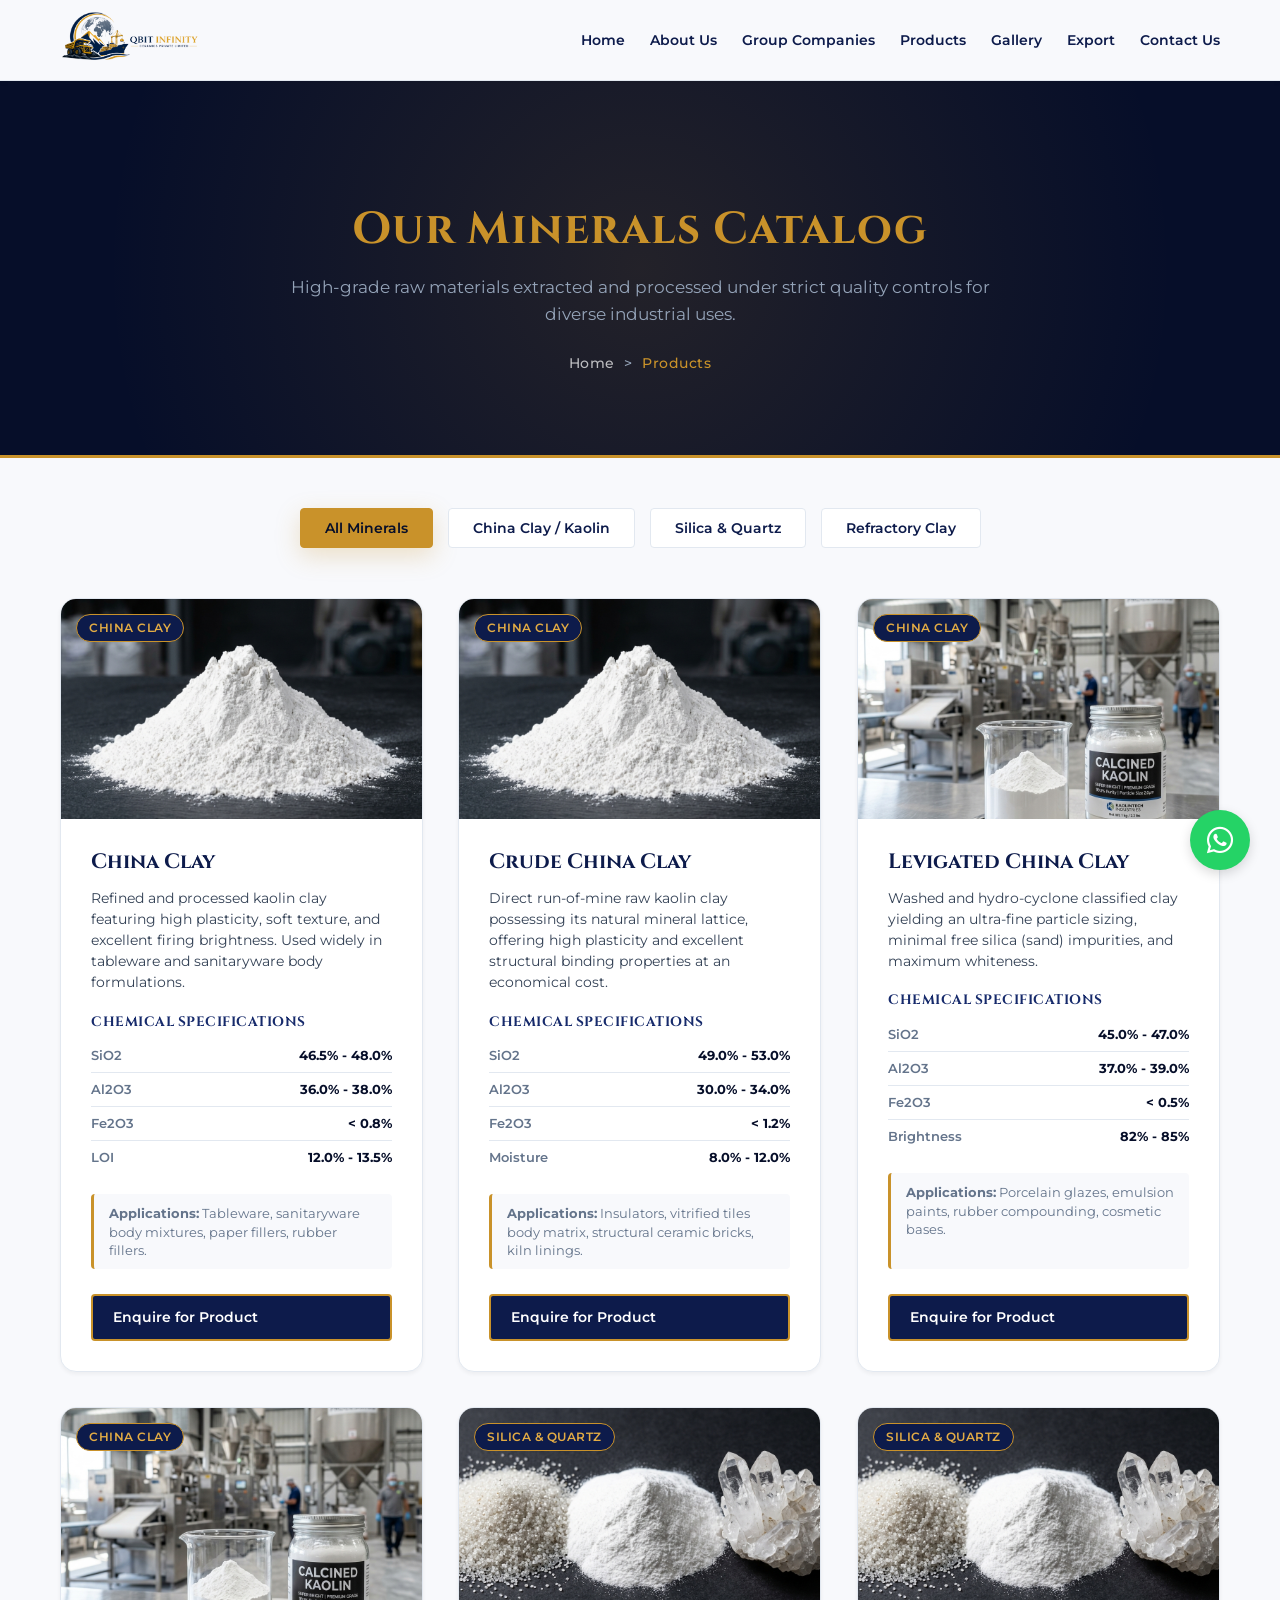
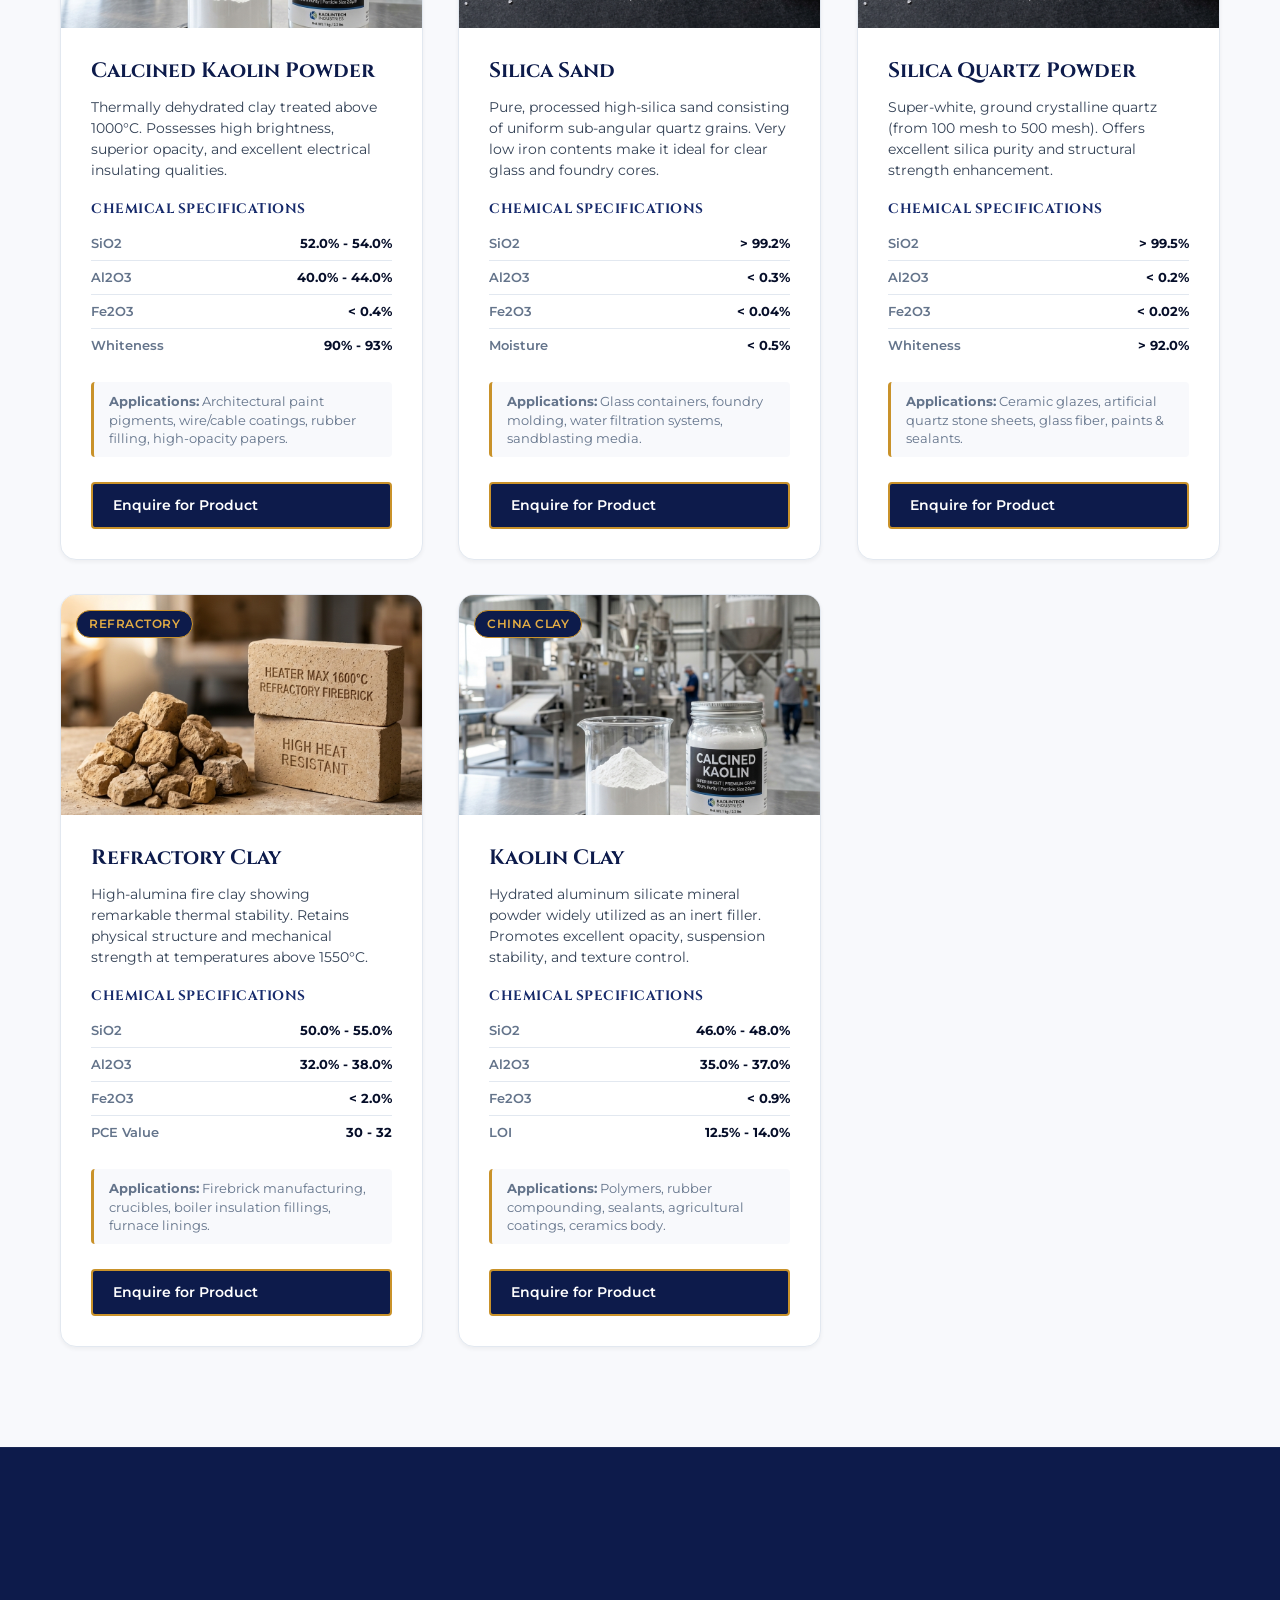
==== commit 84fb7152: "update" ====
--- a/products.html
+++ b/products.html
@@ -9,6 +9,142 @@
     <meta name="description" content="Detailed catalog of industrial minerals supplied by Qbit Infinity Ceramics. Including China Clay, Levigated Clay, Calcined Kaolin, Silica Sand, Quartz Powder, Refractory Clay, and Kaolin Clay. Sourced from Rajasthan.">
     <meta name="keywords" content="China Clay, Crude China Clay, Levigated China Clay, Calcined Kaolin Powder, Silica Sand, Silica Quartz Powder, Refractory Clay, Kaolin Clay, Ball Clay Nagaur, Rajasthan Minerals">
     <meta name="author" content="Qbit Infinity Ceramics Private Limited">
+    <link rel="canonical" href="https://qbitinfinityceramics.com/products.html">
+    
+    <!-- Open Graph / Facebook -->
+    <meta property="og:type" content="website">
+    <meta property="og:url" content="https://qbitinfinityceramics.com/products.html">
+    <meta property="og:title" content="Minerals &amp; Ceramics Catalog | QBIT Infinity Ceramics Private Limited">
+    <meta property="og:description" content="Premium Industrial Minerals Catalog from Qbit Infinity Ceramics. High-purity China Clay, Silica Sand, Quartz Powder, and Refractory Clay. Sourced from Rajasthan.">
+    <meta property="og:image" content="https://qbitinfinityceramics.com/logo.png">
+
+    <!-- Twitter -->
+    <meta property="twitter:card" content="summary_large_image">
+    <meta property="twitter:url" content="https://qbitinfinityceramics.com/products.html">
+    <meta property="twitter:title" content="Minerals &amp; Ceramics Catalog | QBIT Infinity Ceramics Private Limited">
+    <meta property="twitter:description" content="Premium Industrial Minerals Catalog from Qbit Infinity Ceramics. High-purity China Clay, Silica Sand, Quartz Powder, and Refractory Clay. Sourced from Rajasthan.">
+    <meta property="twitter:image" content="https://qbitinfinityceramics.com/logo.png">
+
+    <!-- JSON-LD Structured Data for Products Catalog -->
+    <script type="application/ld+json">
+    {
+      "@context": "https://schema.org",
+      "@graph": [
+        {
+          "@type": "Product",
+          "name": "China Clay",
+          "description": "Refined and processed kaolin clay featuring high plasticity, soft texture, and excellent firing brightness. Used widely in tableware and sanitaryware.",
+          "category": "China Clay / Kaolin",
+          "offers": {
+            "@type": "AggregateOffer",
+            "priceCurrency": "INR",
+            "offeredBy": {
+              "@type": "Organization",
+              "name": "Qbit Infinity Ceramics Private Limited"
+            }
+          }
+        },
+        {
+          "@type": "Product",
+          "name": "Crude China Clay",
+          "description": "Direct run-of-mine raw kaolin clay offering high plasticity and excellent structural binding properties at an economical cost.",
+          "category": "China Clay / Kaolin",
+          "offers": {
+            "@type": "AggregateOffer",
+            "priceCurrency": "INR",
+            "offeredBy": {
+              "@type": "Organization",
+              "name": "Qbit Infinity Ceramics Private Limited"
+            }
+          }
+        },
+        {
+          "@type": "Product",
+          "name": "Levigated China Clay",
+          "description": "Washed and hydro-cyclone classified clay yielding an ultra-fine particle sizing, minimal free silica (sand) impurities, and maximum whiteness.",
+          "category": "China Clay / Kaolin",
+          "offers": {
+            "@type": "AggregateOffer",
+            "priceCurrency": "INR",
+            "offeredBy": {
+              "@type": "Organization",
+              "name": "Qbit Infinity Ceramics Private Limited"
+            }
+          }
+        },
+        {
+          "@type": "Product",
+          "name": "Calcined Kaolin Powder",
+          "description": "Thermally dehydrated clay treated above 1000°C. Possesses high brightness, superior opacity, and excellent electrical insulating qualities.",
+          "category": "China Clay / Kaolin",
+          "offers": {
+            "@type": "AggregateOffer",
+            "priceCurrency": "INR",
+            "offeredBy": {
+              "@type": "Organization",
+              "name": "Qbit Infinity Ceramics Private Limited"
+            }
+          }
+        },
+        {
+          "@type": "Product",
+          "name": "Silica Sand",
+          "description": "Pure, processed high-silica sand consisting of uniform sub-angular quartz grains. Very low iron contents make it ideal for clear glass and foundry cores.",
+          "category": "Silica & Quartz",
+          "offers": {
+            "@type": "AggregateOffer",
+            "priceCurrency": "INR",
+            "offeredBy": {
+              "@type": "Organization",
+              "name": "Qbit Infinity Ceramics Private Limited"
+            }
+          }
+        },
+        {
+          "@type": "Product",
+          "name": "Silica Quartz Powder",
+          "description": "Super-white, ground crystalline quartz (from 100 mesh to 500 mesh). Offers excellent silica purity and structural strength enhancement.",
+          "category": "Silica & Quartz",
+          "offers": {
+            "@type": "AggregateOffer",
+            "priceCurrency": "INR",
+            "offeredBy": {
+              "@type": "Organization",
+              "name": "Qbit Infinity Ceramics Private Limited"
+            }
+          }
+        },
+        {
+          "@type": "Product",
+          "name": "Refractory Clay",
+          "description": "High-alumina fire clay showing remarkable thermal stability. Retains physical structure and mechanical strength at temperatures above 1550°C.",
+          "category": "Refractory Clay",
+          "offers": {
+            "@type": "AggregateOffer",
+            "priceCurrency": "INR",
+            "offeredBy": {
+              "@type": "Organization",
+              "name": "Qbit Infinity Ceramics Private Limited"
+            }
+          }
+        },
+        {
+          "@type": "Product",
+          "name": "Kaolin Clay",
+          "description": "Hydrated aluminum silicate mineral powder widely utilized as an inert filler. Promotes excellent opacity, suspension stability, and texture control.",
+          "category": "China Clay / Kaolin",
+          "offers": {
+            "@type": "AggregateOffer",
+            "priceCurrency": "INR",
+            "offeredBy": {
+              "@type": "Organization",
+              "name": "Qbit Infinity Ceramics Private Limited"
+            }
+          }
+        }
+      ]
+    }
+    </script>
     
     <!-- Google Fonts: Cinzel (Serif for headings) and Montserrat (Sans-serif for body) -->
     <link rel="preconnect" href="https://fonts.googleapis.com">
@@ -320,7 +456,7 @@
                 </a>
                 <p class="brand-desc">A premium enterprise based in Nagaur, Rajasthan, specializing in sustainable mining solutions, global mineral trade, and clean utility solar installations.</p>
                 <div class="social-links">
-                    <a href="https://wa.me/919079042639" target="_blank" class="social-link whatsapp-social" aria-label="Chat on WhatsApp">
+                    <a href="https://wa.me/918952063424" target="_blank" class="social-link whatsapp-social" aria-label="Chat on WhatsApp">
                         <i class="fa-brands fa-whatsapp"></i>
                     </a>
                 </div>
@@ -369,9 +505,9 @@
     </footer>
 
     <!-- WhatsApp Floating Button -->
-    <a href="https://wa.me/919079042639" class="whatsapp-float" id="whatsapp-float" target="_blank" rel="noopener noreferrer" aria-label="Contact us on WhatsApp">
+    <a href="https://wa.me/918952063424" class="whatsapp-float" id="whatsapp-float" target="_blank" rel="noopener noreferrer" aria-label="Contact us on WhatsApp">
         <i class="fa-brands fa-whatsapp whatsapp-icon"></i>
-        <span class="whatsapp-tooltip">Chat with Jagdish</span>
+        <span class="whatsapp-tooltip">Chat with Anju</span>
     </a>
 
     <!-- Scroll to Top Button -->
--- a/styles.css
+++ b/styles.css
@@ -639,6 +639,38 @@
     font-size: 0.88rem;
     margin-bottom: 0;
     line-height: 1.5;
+}
+
+.corporate-details-box {
+    display: flex;
+    gap: 15px;
+    margin-bottom: 35px;
+}
+
+.corporate-details-box h5 {
+    color: var(--color-text-white);
+    font-size: 0.95rem;
+    font-weight: 700;
+    margin-bottom: 5px;
+}
+
+.corp-details-list {
+    list-style: none;
+    padding: 0;
+    margin: 8px 0 0 0;
+}
+
+.corp-details-list li {
+    font-size: 0.82rem;
+    color: rgba(255, 255, 255, 0.75);
+    margin-bottom: 6px;
+    line-height: 1.4;
+}
+
+.corp-details-list li strong {
+    color: var(--color-gold-light);
+    font-weight: 600;
+    margin-right: 5px;
 }
 
 /* ==========================================================================
@@ -1607,7 +1639,7 @@
         left: -100%;
         width: 100%;
         height: calc(100vh - var(--header-height));
-        background-color: var(--color-white);
+        background-color: var(--color-card-bg);
         z-index: 999;
         transition: 0.4s cubic-bezier(0.25, 0.8, 0.25, 1);
         border-top: 1px solid var(--color-border);
@@ -2004,184 +2036,259 @@
    VIDEO GALLERY SECTION
    ========================================================================== */
 /* ==========================================================================
-   VIDEO GALLERY SECTION (SLIDESHOW)
+   INTERACTIVE GALLERY GRID & LIGHTBOX SECTION
    ========================================================================== */
 .gallery-section {
     padding: 100px 0;
     background-color: var(--color-navy);
 }
 
-.slideshow-container {
+.gallery-filters {
+    display: flex;
+    justify-content: center;
+    gap: 15px;
+    margin-bottom: 45px;
+    flex-wrap: wrap;
+}
+
+.gallery-filter-btn {
+    font-family: var(--font-body);
+    font-size: 0.88rem;
+    font-weight: 600;
+    padding: 10px 24px;
+    border-radius: var(--border-radius-sm);
+    background-color: var(--color-mid-dark);
+    color: var(--color-text-white);
+    border: 1.5px solid rgba(255, 255, 255, 0.1);
+    cursor: pointer;
+    transition: var(--transition-smooth);
+}
+
+.gallery-filter-btn:hover {
+    border-color: var(--color-gold);
+    color: var(--color-gold-light);
+}
+
+.gallery-filter-btn.active {
+    background-color: var(--color-gold);
+    color: var(--color-navy-dark);
+    border-color: var(--color-gold);
+    box-shadow: var(--shadow-gold-glow);
+}
+
+.gallery-grid {
+    display: grid;
+    grid-template-columns: repeat(auto-fill, minmax(280px, 1fr));
+    gap: 30px;
+}
+
+.gallery-item {
+    background-color: var(--color-mid-dark);
+    border-radius: var(--border-radius-md);
+    overflow: hidden;
     position: relative;
-    max-width: 960px;
-    margin: 0 auto;
-    aspect-ratio: 16 / 9;
-    background-color: #000;
-    border-radius: var(--border-radius-lg);
-    overflow: hidden;
-    box-shadow: var(--shadow-lg), 0 0 40px rgba(201, 146, 42, 0.15);
-    border: 2px solid rgba(201, 146, 42, 0.3);
-}
-
-.slideshow-wrapper {
-    position: relative;
+    cursor: pointer;
+    box-shadow: var(--shadow-sm);
+    transition: var(--transition-smooth);
+    border: 1px solid rgba(255, 255, 255, 0.05);
+    aspect-ratio: 16 / 10;
+}
+
+.gallery-item.hidden {
+    display: none;
+    opacity: 0;
+    transform: scale(0.9);
+}
+
+.gallery-item:hover {
+    transform: translateY(-5px);
+    box-shadow: var(--shadow-lg), 0 0 20px rgba(201, 146, 42, 0.1);
+    border-color: rgba(201, 146, 42, 0.3);
+}
+
+.gallery-media-wrapper {
     width: 100%;
     height: 100%;
-}
-
-.video-slide {
+    position: relative;
+    overflow: hidden;
+}
+
+.gallery-video-preview, .gallery-img {
+    width: 100%;
+    height: 100%;
+    object-fit: cover;
+    transition: var(--transition-smooth);
+    display: block;
+}
+
+.gallery-item:hover .gallery-img, 
+.gallery-item:hover .gallery-video-preview {
+    transform: scale(1.05);
+}
+
+.gallery-item-overlay {
     position: absolute;
     top: 0;
     left: 0;
     width: 100%;
     height: 100%;
-    opacity: 0;
-    visibility: hidden;
-    transition: opacity 0.8s cubic-bezier(0.4, 0, 0.2, 1), visibility 0.8s;
-    z-index: 1;
-}
-
-.video-slide.active {
+    background: linear-gradient(to top, rgba(13, 27, 75, 0.85) 0%, rgba(13, 27, 75, 0.4) 100%);
+    display: flex;
+    flex-direction: column;
+    align-items: center;
+    justify-content: center;
+    opacity: 0.8;
+    transition: var(--transition-smooth);
+    padding: 20px;
+    text-align: center;
+    z-index: 10;
+}
+
+.gallery-item:hover .gallery-item-overlay {
     opacity: 1;
-    visibility: visible;
-    z-index: 2;
-}
-
-.video-slide video {
+    background: linear-gradient(to top, rgba(13, 27, 75, 0.95) 0%, rgba(13, 27, 75, 0.6) 100%);
+}
+
+.gallery-item-icon {
+    width: 48px;
+    height: 48px;
+    border-radius: 50%;
+    background-color: var(--color-gold);
+    color: var(--color-navy-dark);
+    display: flex;
+    align-items: center;
+    justify-content: center;
+    font-size: 1.15rem;
+    margin-bottom: 0;
+    transform: scale(0.9);
+    transition: var(--transition-smooth);
+    box-shadow: var(--shadow-sm);
+}
+
+.gallery-item:hover .gallery-item-icon {
+    transform: scale(1);
+    background-color: var(--color-gold-light);
+    box-shadow: var(--shadow-gold-glow);
+}
+
+.gallery-item-label {
+    display: none;
+}
+
+/* Lightbox Modal Styling */
+.lightbox-modal {
+    position: fixed;
+    top: 0;
+    left: 0;
     width: 100%;
     height: 100%;
-    object-fit: cover;
-    display: block;
-}
-
-/* Arrows */
-.slideshow-btn {
+    background-color: rgba(6, 14, 41, 0.98);
+    z-index: 2000;
+    display: flex;
+    flex-direction: column;
+    align-items: center;
+    justify-content: center;
+    opacity: 0;
+    pointer-events: none;
+    transition: opacity 0.4s ease;
+}
+
+.lightbox-modal.active {
+    opacity: 1;
+    pointer-events: auto;
+}
+
+.lightbox-close {
+    position: absolute;
+    top: 25px;
+    right: 30px;
+    background: transparent;
+    border: none;
+    color: var(--color-text-white);
+    font-size: 2.5rem;
+    cursor: pointer;
+    transition: var(--transition-smooth);
+    z-index: 2010;
+}
+
+.lightbox-close:hover {
+    color: var(--color-gold);
+    transform: scale(1.1);
+}
+
+.lightbox-arrow {
     position: absolute;
     top: 50%;
     transform: translateY(-50%);
-    width: 50px;
-    height: 50px;
-    background-color: rgba(13, 27, 75, 0.7);
-    border: 1px solid rgba(201, 146, 42, 0.4);
+    background: rgba(255, 255, 255, 0.03);
+    border: 1px solid rgba(255, 255, 255, 0.1);
     color: var(--color-text-white);
-    font-size: 1.2rem;
+    width: 55px;
+    height: 55px;
     border-radius: 50%;
     display: flex;
     align-items: center;
     justify-content: center;
     cursor: pointer;
-    transition: var(--transition-smooth);
-    z-index: 10;
+    font-size: 1.5rem;
+    transition: var(--transition-smooth);
+    z-index: 2010;
     backdrop-filter: blur(5px);
 }
 
-.slideshow-btn:hover {
+.lightbox-arrow:hover {
     background-color: var(--color-gold);
     color: var(--color-navy-dark);
     border-color: var(--color-gold);
     box-shadow: var(--shadow-gold-glow);
 }
 
-.prev-btn {
-    left: 20px;
-}
-
-.next-btn {
-    right: 20px;
-}
-
-/* Mute Toggle */
-.mute-toggle-btn {
-    position: absolute;
-    top: 20px;
-    right: 20px;
-    width: 44px;
-    height: 44px;
-    background-color: rgba(13, 27, 75, 0.7);
-    border: 1px solid rgba(201, 146, 42, 0.4);
-    color: var(--color-text-white);
-    font-size: 1.1rem;
-    border-radius: 50%;
+.lightbox-prev {
+    left: 30px;
+}
+
+.lightbox-next {
+    right: 30px;
+}
+
+.lightbox-content {
+    max-width: 80%;
+    max-height: 75%;
+    width: auto;
+    height: auto;
     display: flex;
     align-items: center;
     justify-content: center;
-    cursor: pointer;
-    transition: var(--transition-smooth);
-    z-index: 10;
-    backdrop-filter: blur(5px);
-}
-
-.mute-toggle-btn:hover {
-    background-color: var(--color-gold);
-    color: var(--color-navy-dark);
-    border-color: var(--color-gold);
-}
-
-/* Dots Indicators */
-.slideshow-dots {
-    position: absolute;
-    bottom: 20px;
-    left: 50%;
-    transform: translateX(-50%);
-    display: flex;
-    gap: 12px;
-    z-index: 10;
-    background-color: rgba(13, 27, 75, 0.6);
-    padding: 8px 16px;
-    border-radius: 30px;
-    backdrop-filter: blur(5px);
-    border: 1px solid rgba(255, 255, 255, 0.1);
-}
-
-.dot {
-    width: 10px;
-    height: 10px;
-    border-radius: 50%;
-    background-color: rgba(255, 255, 255, 0.4);
-    cursor: pointer;
-    transition: var(--transition-smooth);
-}
-
-.dot:hover {
-    background-color: var(--color-gold-light);
-}
-
-.dot.active {
-    background-color: var(--color-gold);
-    transform: scale(1.2);
+    box-shadow: var(--shadow-lg);
+    border-radius: var(--border-radius-md);
+    overflow: hidden;
+    background-color: #000;
+}
+
+.lightbox-content img, .lightbox-content video {
+    max-width: 100%;
+    max-height: 75vh;
+    width: auto;
+    height: auto;
+    object-fit: contain;
+    display: block;
+    border-radius: var(--border-radius-sm);
+}
+
+.lightbox-caption {
+    display: none;
 }
 
 @media (max-width: 768px) {
-    .slideshow-container {
-        aspect-ratio: 4 / 3;
-    }
-    .slideshow-btn {
-        width: 40px;
-        height: 40px;
-        font-size: 1rem;
-    }
-    .prev-btn {
-        left: 10px;
-    }
-    .next-btn {
-        right: 10px;
-    }
-    .mute-toggle-btn {
-        top: 10px;
-        right: 10px;
-        width: 36px;
-        height: 36px;
-        font-size: 0.9rem;
-    }
-    .slideshow-dots {
-        bottom: 10px;
-        padding: 6px 12px;
-        gap: 8px;
-    }
-    .dot {
-        width: 8px;
-        height: 8px;
-    }
+    .lightbox-arrow {
+        width: 44px;
+        height: 44px;
+        font-size: 1.1rem;
+    }
+    .lightbox-prev { left: 10px; }
+    .lightbox-next { right: 10px; }
+    .lightbox-close { top: 15px; right: 20px; font-size: 2rem; }
+    .lightbox-content { max-width: 95%; }
 }
 
 /* ==========================================================================
@@ -2285,6 +2392,76 @@
     color: var(--color-text-body);
     line-height: 1.6;
     margin-bottom: 0;
+}
+
+.director-meta {
+    display: flex;
+    align-items: center;
+    gap: 10px;
+    margin-bottom: 15px;
+    flex-wrap: wrap;
+}
+
+.director-qual-tag {
+    background-color: rgba(201, 146, 42, 0.08);
+    color: var(--color-gold-dark);
+    font-size: 0.72rem;
+    font-weight: 700;
+    padding: 3px 10px;
+    border-radius: 4px;
+    border: 1px solid rgba(201, 146, 42, 0.2);
+    text-transform: uppercase;
+    letter-spacing: 0.5px;
+}
+
+.director-exp-tag {
+    background-color: rgba(22, 42, 107, 0.06);
+    color: var(--color-navy-light);
+    font-size: 0.72rem;
+    font-weight: 700;
+    padding: 3px 10px;
+    border-radius: 4px;
+    border: 1px solid rgba(22, 42, 107, 0.1);
+    text-transform: uppercase;
+    letter-spacing: 0.5px;
+}
+
+.director-expertise-title {
+    font-family: var(--font-body);
+    font-size: 0.82rem;
+    font-weight: 700;
+    color: var(--color-navy);
+    text-transform: uppercase;
+    margin-top: 25px;
+    margin-bottom: 12px;
+    letter-spacing: 0.5px;
+    border-bottom: 1px solid var(--color-border);
+    padding-bottom: 5px;
+}
+
+.director-expertise-list {
+    list-style: none;
+    padding: 0;
+    margin: 0;
+    display: grid;
+    grid-template-columns: 1fr;
+    gap: 8px;
+    margin-top: 5px;
+}
+
+.director-expertise-list li {
+    font-size: 0.8rem;
+    color: var(--color-text-body);
+    display: flex;
+    align-items: center;
+    gap: 8px;
+    line-height: 1.4;
+}
+
+.director-expertise-list li i {
+    color: var(--color-gold);
+    font-size: 0.85rem;
+    flex-shrink: 0;
 }
 
 @media (max-width: 992px) {
@@ -2331,3 +2508,340 @@
     contain-intrinsic-size: 1px 700px;
 }
 
+/* ==========================================================================
+   COMPANY PROFILE MODAL
+   ========================================================================== */
+.group-card.clickable-card {
+    cursor: pointer;
+}
+
+.badge-profile-click {
+    font-family: var(--font-body);
+    font-size: 0.65rem;
+    font-weight: 700;
+    color: var(--color-gold);
+    border: 1px solid rgba(201, 146, 42, 0.3);
+    padding: 3px 8px;
+    border-radius: 4px;
+    letter-spacing: 0.5px;
+    text-transform: uppercase;
+    display: inline-flex;
+    align-items: center;
+    gap: 4px;
+    transition: var(--transition-smooth);
+}
+
+.group-card:hover .badge-profile-click {
+    background-color: var(--color-gold);
+    color: var(--color-navy-dark);
+    border-color: var(--color-gold);
+}
+
+.profile-modal {
+    position: fixed;
+    top: 0;
+    left: 0;
+    width: 100%;
+    height: 100%;
+    z-index: 3000;
+    display: flex;
+    align-items: center;
+    justify-content: center;
+    opacity: 0;
+    pointer-events: none;
+    transition: opacity 0.4s ease;
+}
+
+.profile-modal.active {
+    opacity: 1;
+    pointer-events: auto;
+}
+
+.profile-modal-overlay {
+    position: absolute;
+    top: 0;
+    left: 0;
+    width: 100%;
+    height: 100%;
+    background-color: rgba(6, 14, 41, 0.85);
+    backdrop-filter: blur(8px);
+}
+
+.profile-modal-container {
+    position: relative;
+    background-color: var(--color-navy-dark);
+    width: 90%;
+    max-width: 900px;
+    max-height: 85vh;
+    border-radius: var(--border-radius-lg);
+    border: 1px solid rgba(201, 146, 42, 0.3);
+    box-shadow: 0 20px 50px rgba(0, 0, 0, 0.5), 0 0 30px rgba(201, 146, 42, 0.1);
+    overflow-y: auto;
+    z-index: 3010;
+    transform: scale(0.9);
+    transition: all 0.4s cubic-bezier(0.175, 0.885, 0.32, 1.275);
+    color: var(--color-text-white);
+}
+
+.profile-modal.active .profile-modal-container {
+    transform: scale(1);
+}
+
+.profile-modal-close {
+    position: absolute;
+    top: 20px;
+    right: 25px;
+    background: transparent;
+    border: none;
+    color: var(--color-text-muted);
+    font-size: 2.2rem;
+    cursor: pointer;
+    transition: var(--transition-smooth);
+    z-index: 10;
+}
+
+.profile-modal-close:hover {
+    color: var(--color-gold);
+    transform: scale(1.1);
+}
+
+.profile-modal-header {
+    padding: 40px;
+    background-color: var(--color-mid-dark);
+    border-bottom: 1px solid rgba(255, 255, 255, 0.05);
+}
+
+.profile-modal-tag {
+    color: var(--color-gold-light);
+    font-size: 0.72rem;
+    font-weight: 700;
+    letter-spacing: 1px;
+    text-transform: uppercase;
+    display: inline-block;
+    margin-bottom: 5px;
+}
+
+.profile-modal-header h3 {
+    color: var(--color-text-white);
+    font-size: 1.6rem;
+    margin-bottom: 5px;
+}
+
+.profile-modal-subtitle {
+    color: var(--color-text-muted);
+    font-size: 0.9rem;
+    font-weight: 500;
+    margin-bottom: 25px;
+}
+
+.profile-meta-grid {
+    display: grid;
+    grid-template-columns: repeat(3, 1fr);
+    gap: 20px;
+}
+
+.profile-meta-grid .meta-item {
+    display: flex;
+    gap: 12px;
+    background-color: rgba(6, 14, 41, 0.4);
+    padding: 15px;
+    border-radius: var(--border-radius-md);
+    border: 1px solid rgba(255, 255, 255, 0.03);
+}
+
+.profile-meta-grid .meta-item i {
+    color: var(--color-gold);
+    font-size: 1.2rem;
+    margin-top: 3px;
+}
+
+.profile-meta-grid .meta-item strong {
+    display: block;
+    font-size: 0.76rem;
+    color: var(--color-gold-light);
+    text-transform: uppercase;
+    letter-spacing: 0.5px;
+    margin-bottom: 4px;
+}
+
+.profile-meta-grid .meta-item span {
+    font-size: 0.8rem;
+    color: rgba(255, 255, 255, 0.85);
+    line-height: 1.4;
+}
+
+.profile-modal-body {
+    padding: 40px;
+    display: grid;
+    grid-template-columns: 1fr 1fr;
+    gap: 40px;
+}
+
+.profile-body-left {
+    display: flex;
+    flex-direction: column;
+    gap: 30px;
+}
+
+.profile-section h4 {
+    color: var(--color-gold);
+    font-size: 1.1rem;
+    margin-bottom: 12px;
+    border-bottom: 1.5px solid rgba(201, 146, 42, 0.2);
+    padding-bottom: 6px;
+    text-transform: uppercase;
+    letter-spacing: 0.5px;
+}
+
+.profile-section p {
+    color: var(--color-text-muted);
+    font-size: 0.88rem;
+    line-height: 1.6;
+    margin-bottom: 15px;
+}
+
+.profile-section p:last-child {
+    margin-bottom: 0;
+}
+
+.vision-section-callout {
+    background-color: rgba(201, 146, 42, 0.05);
+    border: 1px solid rgba(201, 146, 42, 0.15);
+    padding: 20px;
+    border-radius: var(--border-radius-md);
+    display: flex;
+    gap: 15px;
+    align-items: flex-start;
+}
+
+.vision-section-callout h4 {
+    border: none;
+    padding: 0;
+    margin-bottom: 5px;
+}
+
+.vision-icon {
+    font-size: 1.5rem;
+    color: var(--color-gold);
+    margin-top: 2px;
+}
+
+.vision-section-callout p {
+    font-style: italic;
+    color: var(--color-text-white);
+    margin: 0;
+}
+
+.directors-list-grid {
+    display: flex;
+    flex-wrap: wrap;
+    gap: 10px;
+}
+
+.director-item-badge {
+    background-color: rgba(255, 255, 255, 0.05);
+    border: 1px solid rgba(255, 255, 255, 0.1);
+    border-radius: 4px;
+    padding: 6px 12px;
+    font-size: 0.8rem;
+    font-weight: 600;
+    color: var(--color-text-white);
+    display: inline-flex;
+    align-items: center;
+    gap: 8px;
+}
+
+.director-item-badge i {
+    color: var(--color-gold);
+}
+
+.profile-body-right h4 {
+    color: var(--color-gold);
+    font-size: 1.1rem;
+    margin-bottom: 15px;
+    border-bottom: 1.5px solid rgba(201, 146, 42, 0.2);
+    padding-bottom: 6px;
+    text-transform: uppercase;
+    letter-spacing: 0.5px;
+}
+
+.activities-accordion {
+    display: flex;
+    flex-direction: column;
+    gap: 20px;
+}
+
+.activity-group {
+    background-color: rgba(255, 255, 255, 0.02);
+    border: 1px solid rgba(255, 255, 255, 0.04);
+    border-radius: var(--border-radius-md);
+    padding: 20px;
+    transition: var(--transition-smooth);
+}
+
+.activity-group:hover {
+    background-color: rgba(255, 255, 255, 0.04);
+    border-color: rgba(201, 146, 42, 0.15);
+}
+
+.activity-group h5 {
+    color: var(--color-text-white);
+    font-size: 0.95rem;
+    font-weight: 700;
+    margin-bottom: 12px;
+    display: flex;
+    align-items: center;
+    gap: 8px;
+}
+
+.activity-group h5 i {
+    color: var(--color-gold);
+}
+
+.activity-group ul {
+    list-style: none;
+    padding: 0;
+    margin: 0;
+}
+
+.activity-group ul li {
+    font-size: 0.82rem;
+    color: var(--color-text-muted);
+    position: relative;
+    padding-left: 15px;
+    margin-bottom: 8px;
+    line-height: 1.4;
+}
+
+.activity-group ul li:last-child {
+    margin-bottom: 0;
+}
+
+.activity-group ul li::before {
+    content: '\f0da';
+    font-family: 'Font Awesome 6 Free';
+    font-weight: 900;
+    position: absolute;
+    left: 0;
+    top: 2px;
+    color: var(--color-gold);
+    font-size: 0.72rem;
+}
+
+@media (max-width: 900px) {
+    .profile-modal-body {
+        grid-template-columns: 1fr;
+        gap: 30px;
+        padding: 30px;
+    }
+    
+    .profile-meta-grid {
+        grid-template-columns: 1fr;
+        gap: 10px;
+    }
+    
+    .profile-modal-header {
+        padding: 30px;
+    }
+}
+
